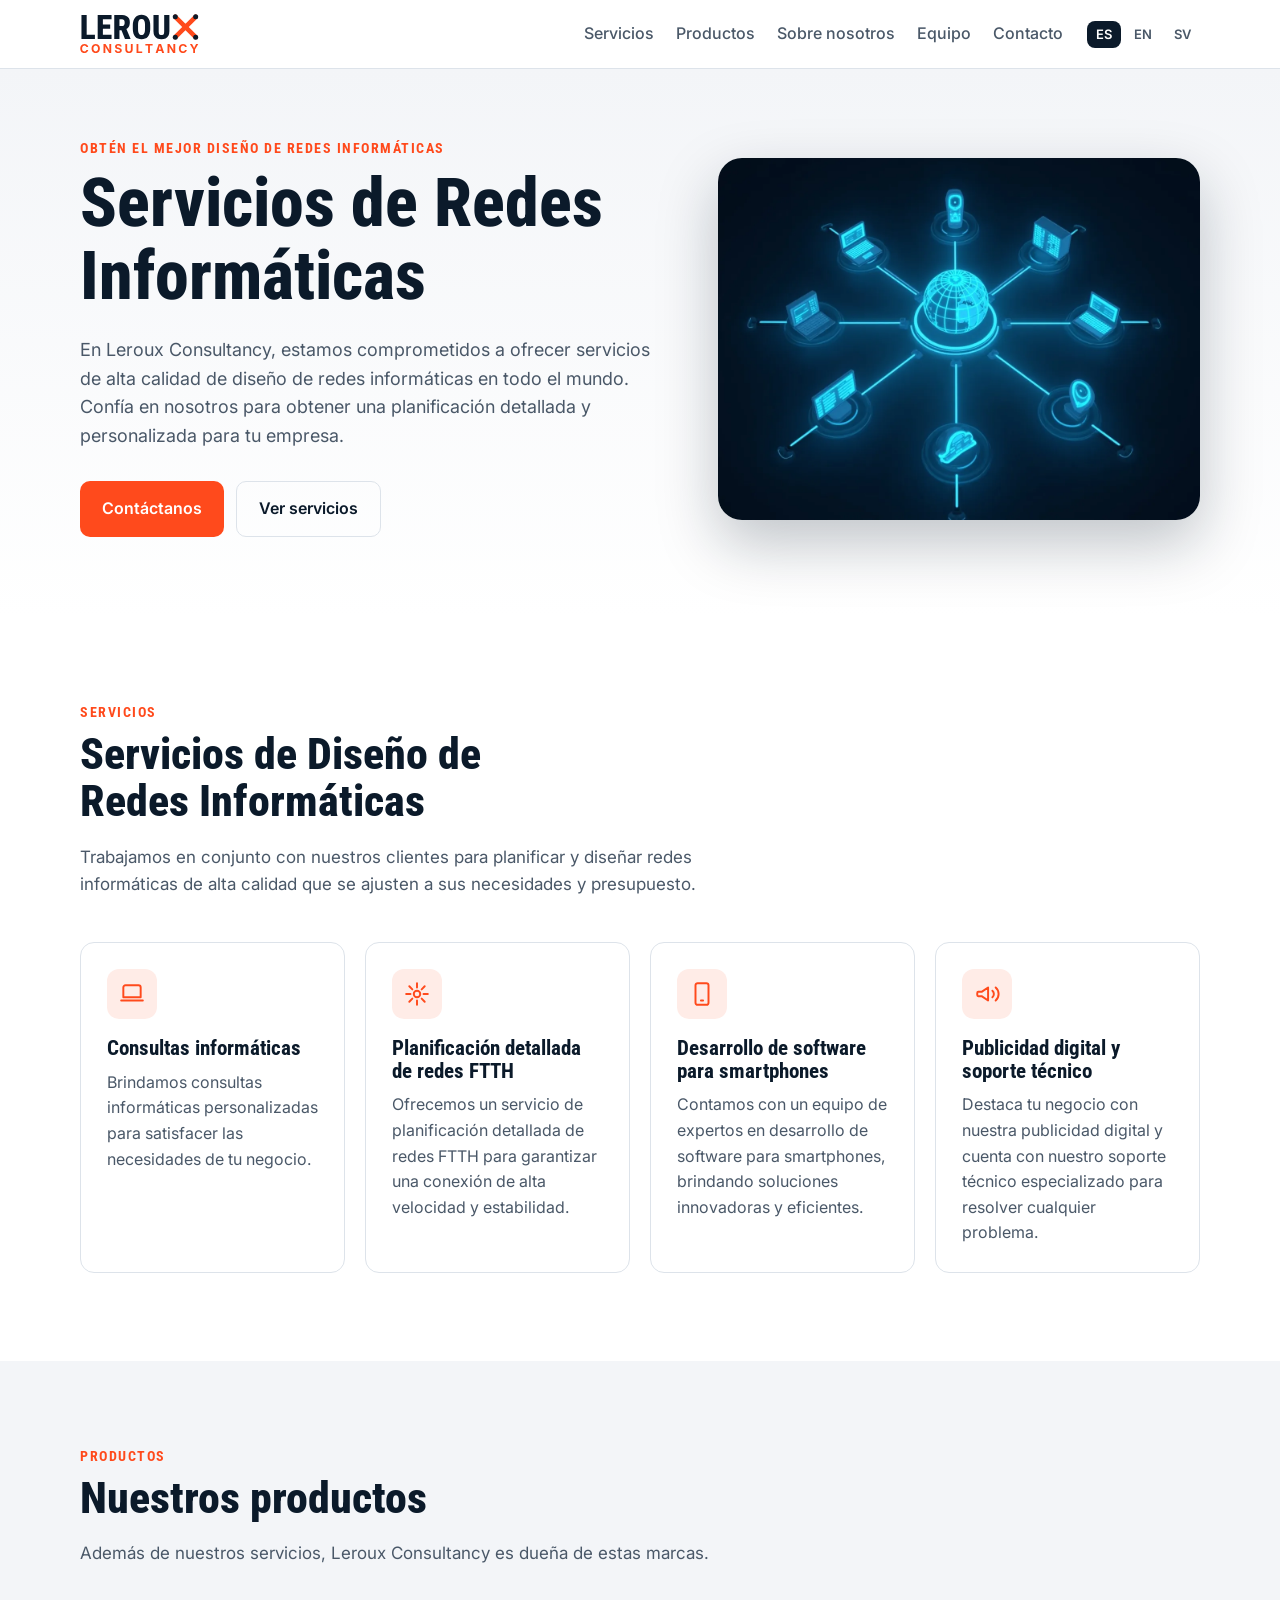
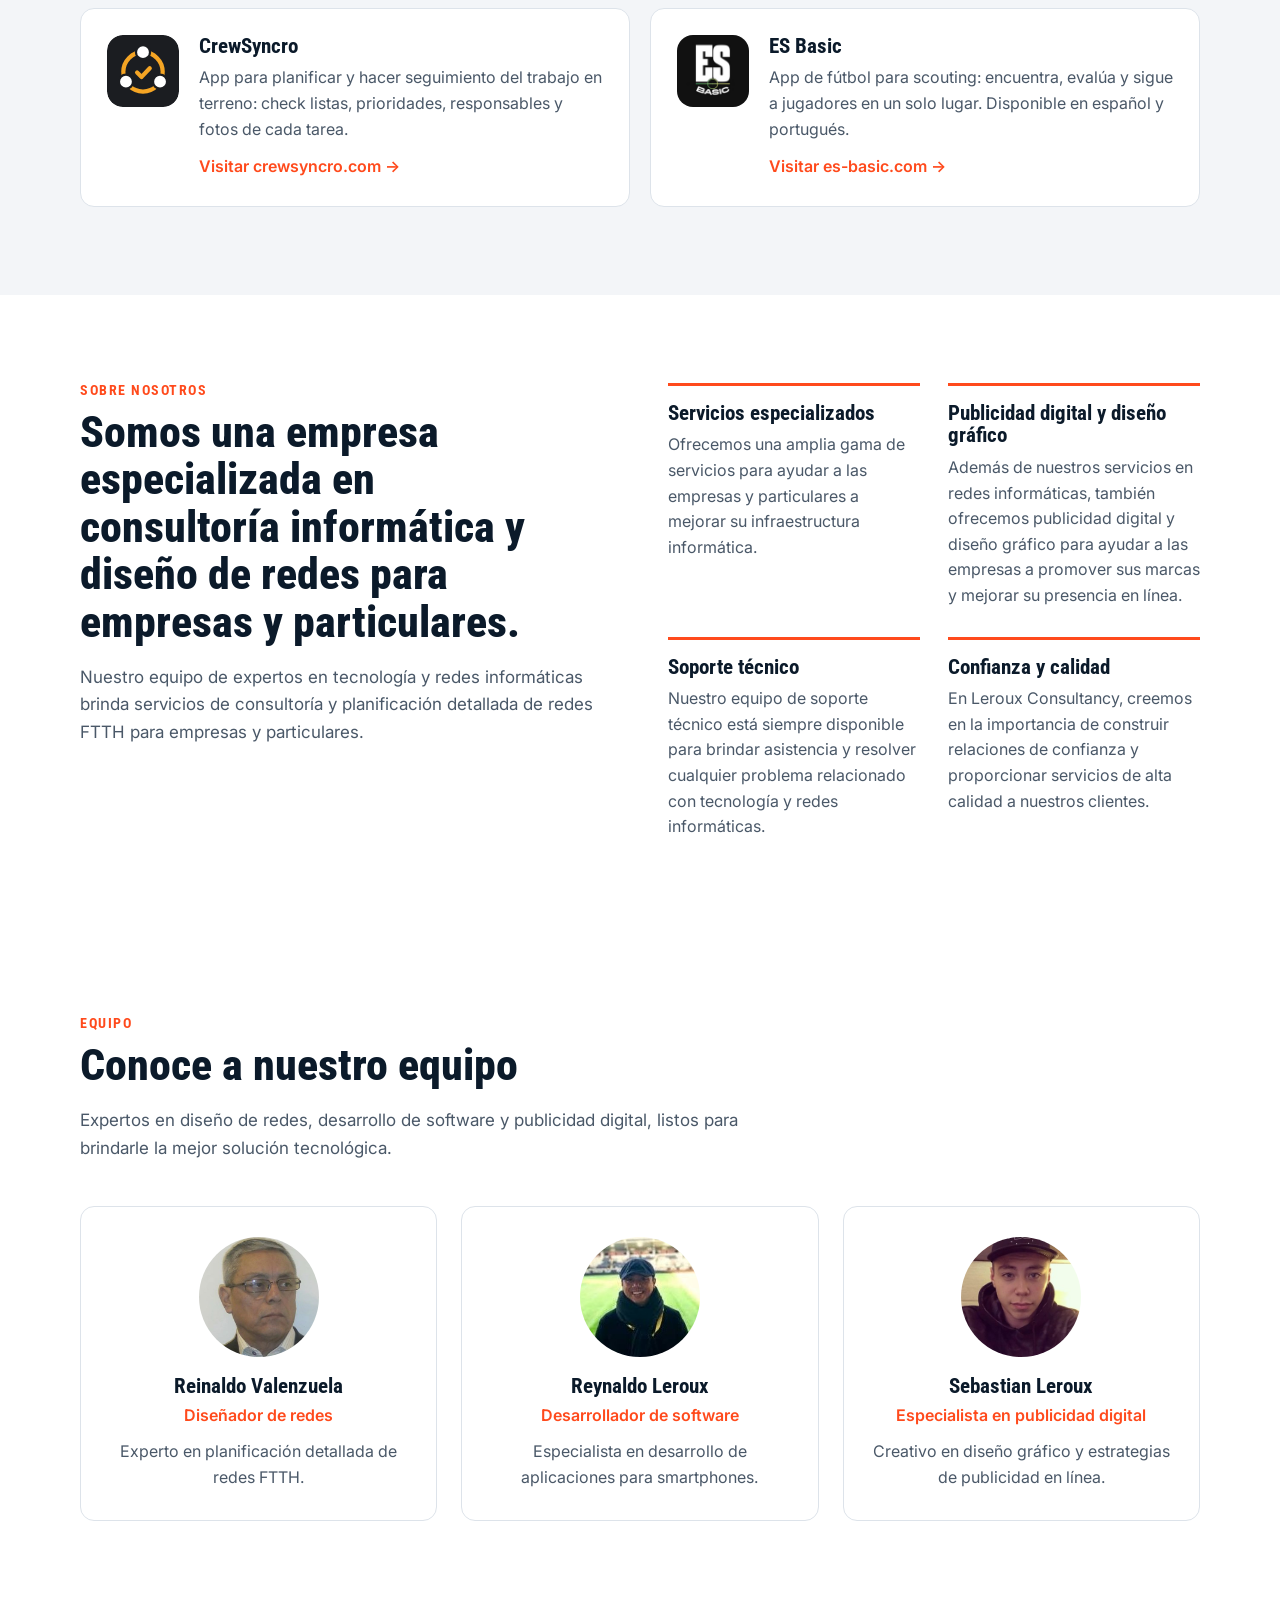
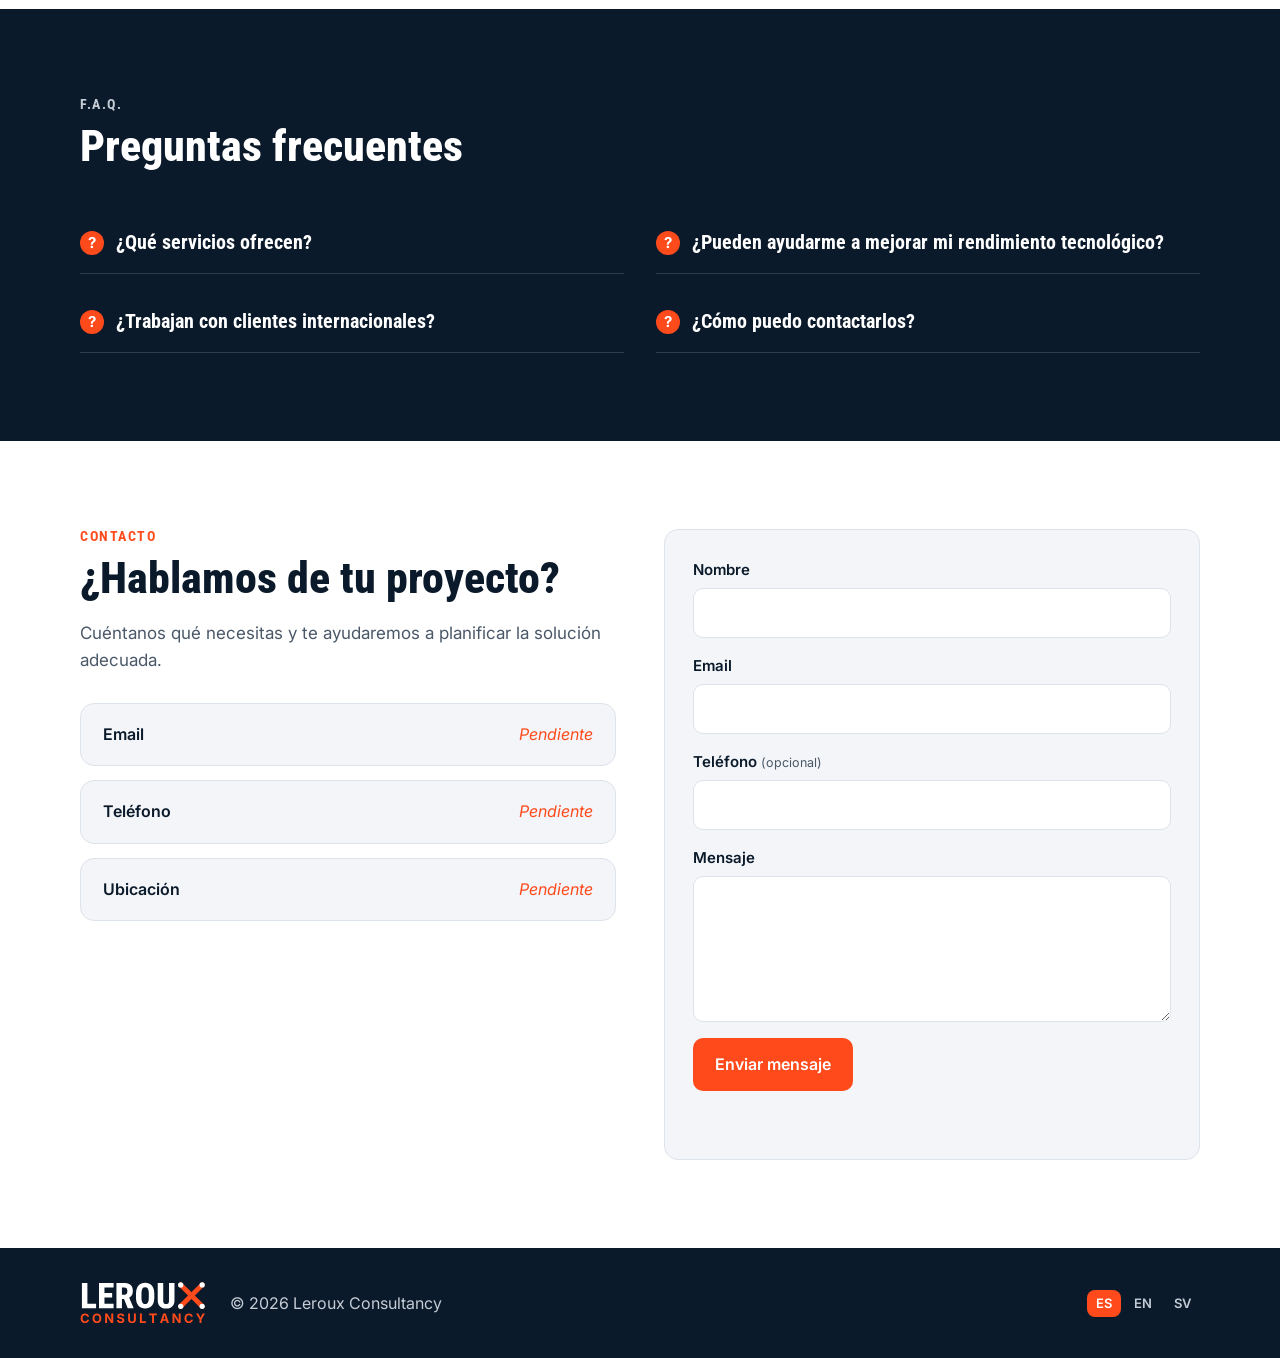
==== index.html @ a8c865a7 "Use network photo in the hero section Co-Authored-By: Claude Opus 5.5 <noreply@anthropic.com> Claude" ====
<!doctype html>
<html lang="es">
<head>
<meta charset="utf-8">
<meta name="viewport" content="width=device-width, initial-scale=1">
<title>Leroux Consultancy — Diseño de redes informáticas y FTTH</title>
<meta name="description" content="Consultoría informática, planificación detallada de redes FTTH, desarrollo de software para smartphones y publicidad digital para empresas y particulares.">
<link rel="alternate" hreflang="es" href="https://lerouxconsultancy.com/"><link rel="alternate" hreflang="en" href="https://lerouxconsultancy.com/en/"><link rel="alternate" hreflang="sv" href="https://lerouxconsultancy.com/sv/">
<link rel="icon" href="assets/logo.svg" type="image/svg+xml">
<link rel="apple-touch-icon" href="assets/apple-touch-icon.png">
<link rel="preconnect" href="https://fonts.googleapis.com">
<link rel="preconnect" href="https://fonts.gstatic.com" crossorigin>
<link href="https://fonts.googleapis.com/css2?family=Inter:wght@400;500;600&family=Roboto+Condensed:wght@600;700;800&display=swap" rel="stylesheet">
<link rel="stylesheet" href="assets/styles.css">
</head>
<body>
<header class="site-header">
  <div class="wrap header-row">
    <a class="brand" href="" aria-label="Leroux Consultancy"><svg class="wordmark" aria-hidden="true" xmlns="http://www.w3.org/2000/svg" viewBox="0 0 394.6 153.0"><path d="M65.41015625 78.544921875V91.09375H25.2734375V20.0H40.80078125V78.544921875ZM115.03125 78.544921875V91.09375H73.625V20.0H115.03125V32.59765625H89.15234375V48.515625H110.9296875V60.625H89.15234375V78.544921875ZM123.099609375 20.0H146.68359375Q153.8125 20.0 158.939453125 22.44140625Q164.06640625 24.8828125 166.8251953125 29.66796875Q169.583984375 34.453125 169.583984375 41.484375Q169.583984375 47.44140625 168.021484375 51.5185546875Q166.458984375 55.595703125 163.626953125 58.28125Q161.72265625 60.087890625 159.330078125 61.40625L171.634765625 90.361328125V91.09375H155.033203125L144.6328125 65.5078125H138.626953125V91.09375H123.099609375ZM138.626953125 52.958984375H146.29296875Q148.9296875 52.958984375 150.638671875 51.73828125Q152.34765625 50.517578125 153.2021484375 48.2470703125Q154.056640625 45.9765625 154.056640625 42.8515625Q154.056640625 39.62890625 153.2509765625 37.333984375Q152.4453125 35.0390625 150.8583984375 33.818359375Q149.271484375 32.59765625 146.68359375 32.59765625H138.626953125ZM230.38671875 50.126953125V61.455078125Q230.38671875 69.0234375 228.53125 74.7607421875Q226.67578125 80.498046875 223.2333984375 84.35546875Q219.791015625 88.212890625 215.0302734375 90.1416015625Q210.26953125 92.0703125 204.5078125 92.0703125Q198.697265625 92.0703125 193.912109375 90.1416015625Q189.126953125 88.212890625 185.66015625 84.35546875Q182.193359375 80.498046875 180.3134765625 74.7607421875Q178.43359375 69.0234375 178.43359375 61.455078125V50.126953125Q178.43359375 42.4609375 180.3134765625 36.6259765625Q182.193359375 30.791015625 185.6357421875 26.9091796875Q189.078125 23.02734375 193.8388671875 21.025390625Q198.599609375 19.0234375 204.41015625 19.0234375Q210.220703125 19.0234375 214.9814453125 21.025390625Q219.7421875 23.02734375 223.1845703125 26.9091796875Q226.626953125 30.791015625 228.5068359375 36.6259765625Q230.38671875 42.4609375 230.38671875 50.126953125ZM214.810546875 61.455078125V50.029296875Q214.810546875 45.09765625 214.1513671875 41.630859375Q213.4921875 38.1640625 212.173828125 35.966796875Q210.85546875 33.76953125 208.9267578125 32.744140625Q206.998046875 31.71875 204.41015625 31.71875Q201.7734375 31.71875 199.8203125 32.744140625Q197.8671875 33.76953125 196.5732421875 35.966796875Q195.279296875 38.1640625 194.6689453125 41.630859375Q194.05859375 45.09765625 194.05859375 50.029296875V61.455078125Q194.05859375 66.240234375 194.693359375 69.658203125Q195.328125 73.076171875 196.646484375 75.224609375Q197.96484375 77.373046875 199.91796875 78.3984375Q201.87109375 79.423828125 204.5078125 79.423828125Q207.046875 79.423828125 208.9755859375 78.3984375Q210.904296875 77.373046875 212.1982421875 75.224609375Q213.4921875 73.076171875 214.1513671875 69.658203125Q214.810546875 66.240234375 214.810546875 61.455078125ZM272.048828125 20.0H287.576171875V68.583984375Q287.576171875 76.8359375 284.5732421875 82.0361328125Q281.5703125 87.236328125 276.248046875 89.6533203125Q270.92578125 92.0703125 263.89453125 92.0703125Q256.814453125 92.0703125 251.443359375 89.6533203125Q246.072265625 87.236328125 243.0693359375 82.0361328125Q240.06640625 76.8359375 240.06640625 68.583984375V20.0H255.642578125V68.583984375Q255.642578125 73.125 256.5703125 75.4931640625Q257.498046875 77.861328125 259.3291015625 78.69140625Q261.16015625 79.521484375 263.89453125 79.521484375Q266.677734375 79.521484375 268.4599609375 78.69140625Q270.2421875 77.861328125 271.1455078125 75.4931640625Q272.048828125 73.125 272.048828125 68.583984375Z" fill="currentColor"/><path d="M305.16 25.15 L365.95 85.94 M365.95 25.15 L305.16 85.94" stroke="#ff4a1c" stroke-width="13.76" stroke-linecap="round"/><g fill="currentColor"><circle cx="305.16" cy="25.15" r="7.46"/><circle cx="305.16" cy="85.94" r="7.46"/><circle cx="365.95" cy="25.15" r="7.46"/><circle cx="365.95" cy="85.94" r="7.46"/></g><path d="M34.00830078125 133.40537109375Q30.4794921875 133.40537109375 27.6903076171875 131.8013671875Q24.901123046875 130.19736328125 23.2882080078125 127.149755859375Q21.67529296875 124.1021484375 21.67529296875 119.78916015625Q21.67529296875 115.458349609375 23.297119140625 112.4018310546875Q24.9189453125 109.3453125 27.717041015625 107.74130859375Q30.51513671875 106.1373046875 34.00830078125 106.1373046875Q36.271728515625 106.1373046875 38.2232666015625 106.7699951171875Q40.1748046875 107.402685546875 41.689697265625 108.614599609375Q43.20458984375 109.826513671875 44.1669921875 111.5820068359375Q45.12939453125 113.3375 45.432373046875 115.58310546875H39.92529296875Q39.7470703125 114.478125 39.2391357421875 113.6315673828125Q38.731201171875 112.785009765625 37.9737548828125 112.1879638671875Q37.21630859375 111.59091796875 36.236083984375 111.2790283203125Q35.255859375 110.967138671875 34.115234375 110.967138671875Q32.0478515625 110.967138671875 30.4884033203125 112.000830078125Q28.928955078125 113.034521484375 28.0645751953125 115.0038818359375Q27.2001953125 116.9732421875 27.2001953125 119.78916015625Q27.2001953125 122.658544921875 28.073486328125 124.618994140625Q28.94677734375 126.579443359375 30.497314453125 127.577490234375Q32.0478515625 128.575537109375 34.097412109375 128.575537109375Q35.238037109375 128.575537109375 36.2093505859375 128.2636474609375Q37.1806640625 127.9517578125 37.9559326171875 127.3547119140625Q38.731201171875 126.757666015625 39.2391357421875 125.902197265625Q39.7470703125 125.046728515625 39.943115234375 123.9595703125H45.4501953125Q45.236328125 125.8130859375 44.3541259765625 127.506201171875Q43.471923828125 129.19931640625 42.010498046875 130.535986328125Q40.549072265625 131.87265625 38.53515625 132.639013671875Q36.521240234375 133.40537109375 34.00830078125 133.40537109375ZM67.7868896484375 133.40537109375Q64.2759033203125 133.40537109375 61.468896484374994 131.8013671875Q58.6618896484375 130.19736328125 57.03115234375 127.149755859375Q55.4004150390625 124.1021484375 55.4004150390625 119.78916015625Q55.4004150390625 115.458349609375 57.03115234375 112.4018310546875Q58.6618896484375 109.3453125 61.468896484374994 107.74130859375Q64.2759033203125 106.1373046875 67.7868896484375 106.1373046875Q71.3156982421875 106.1373046875 74.1137939453125 107.74130859375Q76.9118896484375 109.3453125 78.542626953125 112.4018310546875Q80.1733642578125 115.458349609375 80.1733642578125 119.78916015625Q80.1733642578125 124.1021484375 78.542626953125 127.149755859375Q76.9118896484375 130.19736328125 74.1137939453125 131.8013671875Q71.3156982421875 133.40537109375 67.7868896484375 133.40537109375ZM67.7868896484375 128.575537109375Q69.8542724609375 128.575537109375 71.3958984375 127.5685791015625Q72.9375244140625 126.56162109375 73.7929931640625 124.5922607421875Q74.6484619140625 122.622900390625 74.6484619140625 119.78916015625Q74.6484619140625 116.919775390625 73.7929931640625 114.9504150390625Q72.9375244140625 112.9810546875 71.3958984375 111.9740966796875Q69.8542724609375 110.967138671875 67.7868896484375 110.967138671875Q65.7373291015625 110.967138671875 64.1867919921875 111.9830078125Q62.6362548828125 112.998876953125 61.7807861328125 114.9682373046875Q60.9253173828125 116.93759765625 60.9253173828125 119.78916015625Q60.9253173828125 122.622900390625 61.7807861328125 124.583349609375Q62.6362548828125 126.543798828125 64.1867919921875 127.55966796875Q65.7373291015625 128.575537109375 67.7868896484375 128.575537109375ZM90.979052734375 133.04892578125V106.49375H97.038623046875L105.43291015625 119.93173828125Q106.07451171875 120.9654296875 106.733935546875 122.17734375Q107.393359375 123.3892578125 108.088427734375 124.868505859375Q108.42705078125 125.59921875 108.7478515625 126.41904296875Q108.71220703125 125.741796875 108.6765625 125.046728515625Q108.56962890625 123.371435546875 108.49833984375 121.838720703125Q108.42705078125 120.306005859375 108.42705078125 119.236669921875V106.49375H113.98759765625V133.04892578125H107.910205078125L100.282275390625 120.85849609375Q99.44462890625 119.486181640625 98.73173828125 118.1940673828125Q98.01884765625 116.901953125 97.252490234375 115.33359375Q96.7712890625 114.389013671875 96.183154296875 113.194921875Q96.254443359375 114.282080078125 96.30791015625 115.29794921875Q96.41484375 117.062353515625 96.4772216796875 118.4970458984375Q96.539599609375 119.93173828125 96.539599609375 120.840673828125V133.04892578125ZM135.2549560546875 133.441015625Q132.0647705078125 133.441015625 129.7033203125 132.460791015625Q127.34187011718751 131.48056640625 126.02302246093751 129.55576171875Q124.70417480468751 127.63095703125 124.63288574218751 124.8150390625H129.9260986328125Q130.0330322265625 126.151708984375 130.7281005859375 127.0517333984375Q131.4231689453125 127.9517578125 132.5816162109375 128.397314453125Q133.7400634765625 128.84287109375 135.2014892578125 128.84287109375Q136.6629150390625 128.84287109375 137.741162109375 128.4240478515625Q138.8194091796875 128.005224609375 139.4253662109375 127.2388671875Q140.0313232421875 126.472509765625 140.0313232421875 125.456640625Q140.0313232421875 124.547705078125 139.487744140625 123.9328369140625Q138.9441650390625 123.31796875 137.9282958984375 122.872412109375Q136.9124267578125 122.42685546875 135.4510009765625 122.088232421875L132.5281494140625 121.35751953125Q129.1597412109375 120.5376953125 127.25275878906251 118.7822021484375Q125.34577636718751 117.026708984375 125.34577636718751 114.139501953125Q125.34577636718751 111.73349609375 126.63789062500001 109.933447265625Q127.93000488281251 108.1333984375 130.184521484375 107.1353515625Q132.4390380859375 106.1373046875 135.3262451171875 106.1373046875Q138.2669189453125 106.1373046875 140.4590576171875 107.1442626953125Q142.6511962890625 108.151220703125 143.8809326171875 109.9423583984375Q145.1106689453125 111.73349609375 145.1463134765625 114.068212890625H139.8887451171875Q139.7461669921875 112.464208984375 138.525341796875 111.59091796875Q137.3045166015625 110.717626953125 135.2727783203125 110.717626953125Q133.9004638671875 110.717626953125 132.9202392578125 111.109716796875Q131.9400146484375 111.501806640625 131.432080078125 112.196875Q130.9241455078125 112.891943359375 130.9241455078125 113.783056640625Q130.9241455078125 114.76328125 131.5122802734375 115.4137939453125Q132.1004150390625 116.064306640625 133.0806396484375 116.4653076171875Q134.0608642578125 116.86630859375 135.1658447265625 117.133642578125L137.5718505859375 117.72177734375Q139.2471435546875 118.096044921875 140.6907470703125 118.737646484375Q142.1343505859375 119.379248046875 143.2215087890625 120.3149169921875Q144.3086669921875 121.2505859375 144.905712890625 122.5337890625Q145.5027587890625 123.8169921875 145.5027587890625 125.49228515625Q145.5027587890625 127.898291015625 144.2908447265625 129.6894287109375Q143.0789306640625 131.48056640625 140.7798583984375 132.460791015625Q138.4807861328125 133.441015625 135.2549560546875 133.441015625ZM167.09091796875 133.423193359375Q163.81162109375 133.423193359375 161.3432373046875 132.2023681640625Q158.874853515625 130.98154296875 157.5114501953125 128.8072265625Q156.148046875 126.63291015625 156.148046875 123.727880859375V106.49375H161.583837890625V123.28232421875Q161.583837890625 124.832861328125 162.2699951171875 126.0358642578125Q162.95615234375 127.2388671875 164.1947998046875 127.9250244140625Q165.433447265625 128.611181640625 167.09091796875 128.611181640625Q168.7662109375 128.611181640625 170.0048583984375 127.9250244140625Q171.243505859375 127.2388671875 171.9296630859375 126.0358642578125Q172.6158203125 124.832861328125 172.6158203125 123.28232421875V106.49375H178.06943359375V123.727880859375Q178.06943359375 126.63291015625 176.697119140625 128.8072265625Q175.3248046875 130.98154296875 172.8564208984375 132.2023681640625Q170.388037109375 133.423193359375 167.09091796875 133.423193359375ZM189.5880126953125 133.04892578125V106.49375H195.0238037109375V128.539892578125H206.4835205078125V133.04892578125ZM215.88125 111.002783203125V106.49375H237.570947265625V111.002783203125H229.46181640625V133.04892578125H224.008203125V111.002783203125ZM246.5052978515625 133.04892578125 255.5768310546875 106.49375H262.7057373046875L272.0089599609375 133.04892578125H265.9672119140625L263.9176513671875 126.882421875H254.4896728515625L252.5114013671875 133.04892578125ZM262.5096923828125 122.622900390625 261.7076904296875 120.234716796875Q260.9413330078125 117.757421875 260.1571533203125 114.79892578125Q259.6403076171875 112.891943359375 259.0878173828125 110.77109375Q258.5531494140625 112.927587890625 258.0897705078125 114.8345703125Q257.3412353515625 117.810888671875 256.6105224609375 120.234716796875L255.8441650390625 122.622900390625ZM282.012646484375 133.04892578125V106.49375H288.072216796875L296.46650390625 119.93173828125Q297.10810546875 120.9654296875 297.767529296875 122.17734375Q298.426953125 123.3892578125 299.122021484375 124.868505859375Q299.46064453125 125.59921875 299.7814453125 126.41904296875Q299.74580078125 125.741796875 299.71015625 125.046728515625Q299.60322265625 123.371435546875 299.53193359375 121.838720703125Q299.46064453125 120.306005859375 299.46064453125 119.236669921875V106.49375H305.02119140625V133.04892578125H298.943798828125L291.315869140625 120.85849609375Q290.47822265625 119.486181640625 289.76533203125 118.1940673828125Q289.05244140625 116.901953125 288.286083984375 115.33359375Q287.8048828125 114.389013671875 287.216748046875 113.194921875Q287.288037109375 114.282080078125 287.34150390625 115.29794921875Q287.4484375 117.062353515625 287.5108154296875 118.4970458984375Q287.573193359375 119.93173828125 287.573193359375 120.840673828125V133.04892578125ZM328.15988769531253 133.40537109375Q324.63107910156253 133.40537109375 321.84189453125003 131.8013671875Q319.05270996093753 130.19736328125 317.43979492187503 127.149755859375Q315.82687988281253 124.1021484375 315.82687988281253 119.78916015625Q315.82687988281253 115.458349609375 317.44870605468753 112.4018310546875Q319.07053222656253 109.3453125 321.86862792968753 107.74130859375Q324.66672363281253 106.1373046875 328.15988769531253 106.1373046875Q330.42331542968753 106.1373046875 332.37485351562503 106.7699951171875Q334.32639160156253 107.402685546875 335.84128417968753 108.614599609375Q337.35617675781253 109.826513671875 338.31857910156253 111.5820068359375Q339.28098144531253 113.3375 339.58395996093753 115.58310546875H334.07687988281253Q333.89865722656253 114.478125 333.39072265625003 113.6315673828125Q332.88278808593753 112.785009765625 332.12534179687503 112.1879638671875Q331.36789550781253 111.59091796875 330.38767089843753 111.2790283203125Q329.40744628906253 110.967138671875 328.26682128906253 110.967138671875Q326.19943847656253 110.967138671875 324.63999023437503 112.000830078125Q323.08054199218753 113.034521484375 322.21616210937503 115.0038818359375Q321.35178222656253 116.9732421875 321.35178222656253 119.78916015625Q321.35178222656253 122.658544921875 322.22507324218753 124.618994140625Q323.09836425781253 126.579443359375 324.64890136718753 127.577490234375Q326.19943847656253 128.575537109375 328.24899902343753 128.575537109375Q329.38962402343753 128.575537109375 330.36093750000003 128.2636474609375Q331.33225097656253 127.9517578125 332.10751953125003 127.3547119140625Q332.88278808593753 126.757666015625 333.39072265625003 125.902197265625Q333.89865722656253 125.046728515625 334.09470214843753 123.9595703125H339.60178222656253Q339.38791503906253 125.8130859375 338.50571289062503 127.506201171875Q337.62351074218753 129.19931640625 336.16208496093753 130.535986328125Q334.70065917968753 131.87265625 332.68674316406253 132.639013671875Q330.67282714843753 133.40537109375 328.15988769531253 133.40537109375ZM358.58789062500006 133.04892578125V123.06845703125L348.75000000000006 106.49375H355.11254882812506L359.60375976562506 114.76328125Q360.29882812500006 116.01083984375 360.83349609375006 117.240576171875Q361.08300781250006 117.810888671875 361.33251953125006 118.4703125Q361.58203125000006 117.79306640625 361.81372070312506 117.22275390625Q362.33056640625006 115.993017578125 362.98999023437506 114.76328125L367.33862304687506 106.49375H373.68334960937506L364.00585937500006 123.06845703125V133.04892578125Z" fill="#ff4a1c"/></svg></a>
    <nav class="nav" aria-label="Menú principal">
      <a href="#servicios">Servicios</a>
      <a href="#productos">Productos</a>
      <a href="#nosotros">Sobre nosotros</a>
      <a href="#equipo">Equipo</a>
      <a href="#contacto">Contacto</a>
    </nav>
    <div class="lang" aria-label="Language"><a href="" hreflang="es" lang="es" aria-current="true">ES</a><a href="en/" hreflang="en" lang="en">EN</a><a href="sv/" hreflang="sv" lang="sv">SV</a></div>
  </div>
</header>

<main>
  <section class="hero">
    <div class="wrap hero-grid">
      <div>
        <p class="eyebrow">Obtén el mejor diseño de redes informáticas</p>
        <h1>Servicios de Redes Informáticas</h1>
        <p class="lead">En Leroux Consultancy, estamos comprometidos a ofrecer servicios de alta calidad de diseño de redes informáticas en todo el mundo. Confía en nosotros para obtener una planificación detallada y personalizada para tu empresa.</p>
        <div class="actions">
          <a class="btn btn-primary" href="#contacto">Contáctanos</a>
          <a class="btn btn-ghost" href="#servicios">Ver servicios</a>
        </div>
      </div>
      <picture class="hero-photo">
        <source srcset="assets/hero-redes.webp" type="image/webp">
        <img src="assets/hero-redes.jpg" alt="Red informática conectada: un globo central unido a computadoras, servidores y dispositivos" width="1200" height="900" fetchpriority="high">
      </picture>
    </div>
  </section>

  <section id="servicios" class="section">
    <div class="wrap">
      <p class="eyebrow">Servicios</p>
      <h2>Servicios de Diseño de Redes Informáticas</h2>
      <p class="section-lead">Trabajamos en conjunto con nuestros clientes para planificar y diseñar redes informáticas de alta calidad que se ajusten a sus necesidades y presupuesto.</p>
      <div class="cards"><article class="card"><div class="card-icon"><svg viewBox="0 0 24 24" fill="none" stroke="currentColor" stroke-width="1.8" stroke-linecap="round" stroke-linejoin="round" aria-hidden="true"><path d="M4 6a2 2 0 0 1 2-2h12a2 2 0 0 1 2 2v9H4z"/><path d="M2 18h20"/></svg></div><h3>Consultas informáticas</h3><p>Brindamos consultas informáticas personalizadas para satisfacer las necesidades de tu negocio.</p></article><article class="card"><div class="card-icon"><svg viewBox="0 0 24 24" fill="none" stroke="currentColor" stroke-width="1.8" stroke-linecap="round" stroke-linejoin="round" aria-hidden="true"><circle cx="12" cy="12" r="3"/><path d="M12 2v4M12 18v4M2 12h4M18 12h4M4.9 4.9l2.8 2.8M16.3 16.3l2.8 2.8M4.9 19.1l2.8-2.8M16.3 7.7l2.8-2.8"/></svg></div><h3>Planificación detallada de redes FTTH</h3><p>Ofrecemos un servicio de planificación detallada de redes FTTH para garantizar una conexión de alta velocidad y estabilidad.</p></article><article class="card"><div class="card-icon"><svg viewBox="0 0 24 24" fill="none" stroke="currentColor" stroke-width="1.8" stroke-linecap="round" stroke-linejoin="round" aria-hidden="true"><rect x="6" y="2" width="12" height="20" rx="2"/><path d="M11 18h2"/></svg></div><h3>Desarrollo de software para smartphones</h3><p>Contamos con un equipo de expertos en desarrollo de software para smartphones, brindando soluciones innovadoras y eficientes.</p></article><article class="card"><div class="card-icon"><svg viewBox="0 0 24 24" fill="none" stroke="currentColor" stroke-width="1.8" stroke-linecap="round" stroke-linejoin="round" aria-hidden="true"><path d="M3 11v2a1 1 0 0 0 1 1h3l6 4V6L7 10H4a1 1 0 0 0-1 1z"/><path d="M17 9a4 4 0 0 1 0 6"/><path d="M20 6a8 8 0 0 1 0 12"/></svg></div><h3>Publicidad digital y soporte técnico</h3><p>Destaca tu negocio con nuestra publicidad digital y cuenta con nuestro soporte técnico especializado para resolver cualquier problema.</p></article></div>
    </div>
  </section>

  <section id="productos" class="section section-alt">
    <div class="wrap">
      <p class="eyebrow">Productos</p>
      <h2>Nuestros productos</h2>
      <p class="section-lead">Además de nuestros servicios, Leroux Consultancy es dueña de estas marcas.</p>
      <div class="products"><article class="product"><img src="assets/crewsyncro.svg" alt="" width="72" height="72"><div><h3>CrewSyncro</h3><p>App para planificar y hacer seguimiento del trabajo en terreno: check listas, prioridades, responsables y fotos de cada tarea.</p><a class="product-link" href="https://www.crewsyncro.com" target="_blank" rel="noopener">Visitar crewsyncro.com →</a></div></article><article class="product"><img src="assets/esbasic.png" alt="" width="72" height="72"><div><h3>ES Basic</h3><p>App de fútbol para scouting: encuentra, evalúa y sigue a jugadores en un solo lugar. Disponible en español y portugués.</p><a class="product-link" href="https://es-basic.com" target="_blank" rel="noopener">Visitar es-basic.com →</a></div></article></div>
    </div>
  </section>

  <section id="nosotros" class="section">
    <div class="wrap about-grid">
      <div>
        <p class="eyebrow">Sobre nosotros</p>
        <h2>Somos una empresa especializada en consultoría informática y diseño de redes para empresas y particulares.</h2>
        <p class="section-lead">Nuestro equipo de expertos en tecnología y redes informáticas brinda servicios de consultoría y planificación detallada de redes FTTH para empresas y particulares.</p>
      </div>
      <div class="features"><div class="feature"><h3>Servicios especializados</h3><p>Ofrecemos una amplia gama de servicios para ayudar a las empresas y particulares a mejorar su infraestructura informática.</p></div><div class="feature"><h3>Publicidad digital y diseño gráfico</h3><p>Además de nuestros servicios en redes informáticas, también ofrecemos publicidad digital y diseño gráfico para ayudar a las empresas a promover sus marcas y mejorar su presencia en línea.</p></div><div class="feature"><h3>Soporte técnico</h3><p>Nuestro equipo de soporte técnico está siempre disponible para brindar asistencia y resolver cualquier problema relacionado con tecnología y redes informáticas.</p></div><div class="feature"><h3>Confianza y calidad</h3><p>En Leroux Consultancy, creemos en la importancia de construir relaciones de confianza y proporcionar servicios de alta calidad a nuestros clientes.</p></div></div>
    </div>
  </section>

  <section id="equipo" class="section">
    <div class="wrap">
      <p class="eyebrow">Equipo</p>
      <h2>Conoce a nuestro equipo</h2>
      <p class="section-lead">Expertos en diseño de redes, desarrollo de software y publicidad digital, listos para brindarle la mejor solución tecnológica.</p>
      <div class="team"><article class="member"><img class="avatar" src="assets/team/reinaldo-valenzuela.jpg" alt="Reinaldo Valenzuela" width="120" height="120"><h3>Reinaldo Valenzuela</h3><p class="role">Diseñador de redes</p><p>Experto en planificación detallada de redes FTTH.</p></article><article class="member"><img class="avatar" src="assets/team/reynaldo-leroux.jpg" alt="Reynaldo Leroux" width="120" height="120"><h3>Reynaldo Leroux</h3><p class="role">Desarrollador de software</p><p>Especialista en desarrollo de aplicaciones para smartphones.</p></article><article class="member"><img class="avatar" src="assets/team/sebastian-leroux.jpg" alt="Sebastian Leroux" width="120" height="120"><h3>Sebastian Leroux</h3><p class="role">Especialista en publicidad digital</p><p>Creativo en diseño gráfico y estrategias de publicidad en línea.</p></article></div>
    </div>
  </section>

  <section id="faq" class="section section-dark">
    <div class="wrap">
      <p class="eyebrow">F.A.Q.</p>
      <h2>Preguntas frecuentes</h2>
      <div class="faq"><details class="faq-item"><summary>¿Qué servicios ofrecen?</summary><p>Ofrecemos servicios de consultoría informática, planificación detallada de redes FTTH, diseño de redes informáticas y desarrollo de software para smartphones.</p></details><details class="faq-item"><summary>¿Pueden ayudarme a mejorar mi rendimiento tecnológico?</summary><p>Sí, nuestro equipo de expertos en tecnología puede analizar tu situación actual y ofrecerte soluciones y mejoras para optimizar tu rendimiento tecnológico.</p></details><details class="faq-item"><summary>¿Trabajan con clientes internacionales?</summary><p>Sí, tenemos experiencia trabajando con clientes de diferentes partes del mundo y nos adaptamos a las necesidades y requerimientos de cada uno.</p></details><details class="faq-item"><summary>¿Cómo puedo contactarlos?</summary><p>Puedes contactarnos a través de nuestro formulario de contacto en la página o enviándonos un correo electrónico. También puedes encontrarnos en nuestras redes sociales.</p></details></div>
    </div>
  </section>

  <section id="contacto" class="section">
    <div class="wrap contact">
      <div>
        <p class="eyebrow">Contacto</p>
        <h2>¿Hablamos de tu proyecto?</h2>
        <p class="section-lead">Cuéntanos qué necesitas y te ayudaremos a planificar la solución adecuada.</p>
        <ul class="contact-list"><li><span>Email</span><em class="todo">Pendiente</em></li><li><span>Teléfono</span><em class="todo">Pendiente</em></li><li><span>Ubicación</span><em class="todo">Pendiente</em></li></ul>
      </div>
      <form class="contact-form" id="contact-form" data-key="" data-ok="¡Gracias! Recibimos tu mensaje y te responderemos pronto." data-error="No se pudo enviar el mensaje. Inténtalo de nuevo o escríbenos por email." data-sending="Enviando…" novalidate>
        <input type="hidden" name="subject" value="Nuevo mensaje desde lerouxconsultancy.com">
        <input type="checkbox" name="botcheck" class="hp" tabindex="-1" autocomplete="off" aria-hidden="true">
        <label>Nombre<input name="name" autocomplete="name" required></label>
        <label>Email<input name="email" type="email" autocomplete="email" required></label>
        <label><span>Teléfono <small>(opcional)</small></span><input name="phone" type="tel" autocomplete="tel"></label>
        <label>Mensaje<textarea name="message" rows="5" required></textarea></label>
        <button class="btn btn-primary" type="submit">Enviar mensaje</button>
        <p class="form-status" role="status" aria-live="polite"></p>
      </form>
    </div>
  </section>
</main>

<footer class="site-footer">
  <div class="wrap footer-row">
    <div class="footer-brand"><svg class="wordmark" aria-hidden="true" xmlns="http://www.w3.org/2000/svg" viewBox="0 0 394.6 153.0"><path d="M65.41015625 78.544921875V91.09375H25.2734375V20.0H40.80078125V78.544921875ZM115.03125 78.544921875V91.09375H73.625V20.0H115.03125V32.59765625H89.15234375V48.515625H110.9296875V60.625H89.15234375V78.544921875ZM123.099609375 20.0H146.68359375Q153.8125 20.0 158.939453125 22.44140625Q164.06640625 24.8828125 166.8251953125 29.66796875Q169.583984375 34.453125 169.583984375 41.484375Q169.583984375 47.44140625 168.021484375 51.5185546875Q166.458984375 55.595703125 163.626953125 58.28125Q161.72265625 60.087890625 159.330078125 61.40625L171.634765625 90.361328125V91.09375H155.033203125L144.6328125 65.5078125H138.626953125V91.09375H123.099609375ZM138.626953125 52.958984375H146.29296875Q148.9296875 52.958984375 150.638671875 51.73828125Q152.34765625 50.517578125 153.2021484375 48.2470703125Q154.056640625 45.9765625 154.056640625 42.8515625Q154.056640625 39.62890625 153.2509765625 37.333984375Q152.4453125 35.0390625 150.8583984375 33.818359375Q149.271484375 32.59765625 146.68359375 32.59765625H138.626953125ZM230.38671875 50.126953125V61.455078125Q230.38671875 69.0234375 228.53125 74.7607421875Q226.67578125 80.498046875 223.2333984375 84.35546875Q219.791015625 88.212890625 215.0302734375 90.1416015625Q210.26953125 92.0703125 204.5078125 92.0703125Q198.697265625 92.0703125 193.912109375 90.1416015625Q189.126953125 88.212890625 185.66015625 84.35546875Q182.193359375 80.498046875 180.3134765625 74.7607421875Q178.43359375 69.0234375 178.43359375 61.455078125V50.126953125Q178.43359375 42.4609375 180.3134765625 36.6259765625Q182.193359375 30.791015625 185.6357421875 26.9091796875Q189.078125 23.02734375 193.8388671875 21.025390625Q198.599609375 19.0234375 204.41015625 19.0234375Q210.220703125 19.0234375 214.9814453125 21.025390625Q219.7421875 23.02734375 223.1845703125 26.9091796875Q226.626953125 30.791015625 228.5068359375 36.6259765625Q230.38671875 42.4609375 230.38671875 50.126953125ZM214.810546875 61.455078125V50.029296875Q214.810546875 45.09765625 214.1513671875 41.630859375Q213.4921875 38.1640625 212.173828125 35.966796875Q210.85546875 33.76953125 208.9267578125 32.744140625Q206.998046875 31.71875 204.41015625 31.71875Q201.7734375 31.71875 199.8203125 32.744140625Q197.8671875 33.76953125 196.5732421875 35.966796875Q195.279296875 38.1640625 194.6689453125 41.630859375Q194.05859375 45.09765625 194.05859375 50.029296875V61.455078125Q194.05859375 66.240234375 194.693359375 69.658203125Q195.328125 73.076171875 196.646484375 75.224609375Q197.96484375 77.373046875 199.91796875 78.3984375Q201.87109375 79.423828125 204.5078125 79.423828125Q207.046875 79.423828125 208.9755859375 78.3984375Q210.904296875 77.373046875 212.1982421875 75.224609375Q213.4921875 73.076171875 214.1513671875 69.658203125Q214.810546875 66.240234375 214.810546875 61.455078125ZM272.048828125 20.0H287.576171875V68.583984375Q287.576171875 76.8359375 284.5732421875 82.0361328125Q281.5703125 87.236328125 276.248046875 89.6533203125Q270.92578125 92.0703125 263.89453125 92.0703125Q256.814453125 92.0703125 251.443359375 89.6533203125Q246.072265625 87.236328125 243.0693359375 82.0361328125Q240.06640625 76.8359375 240.06640625 68.583984375V20.0H255.642578125V68.583984375Q255.642578125 73.125 256.5703125 75.4931640625Q257.498046875 77.861328125 259.3291015625 78.69140625Q261.16015625 79.521484375 263.89453125 79.521484375Q266.677734375 79.521484375 268.4599609375 78.69140625Q270.2421875 77.861328125 271.1455078125 75.4931640625Q272.048828125 73.125 272.048828125 68.583984375Z" fill="currentColor"/><path d="M305.16 25.15 L365.95 85.94 M365.95 25.15 L305.16 85.94" stroke="#ff4a1c" stroke-width="13.76" stroke-linecap="round"/><g fill="currentColor"><circle cx="305.16" cy="25.15" r="7.46"/><circle cx="305.16" cy="85.94" r="7.46"/><circle cx="365.95" cy="25.15" r="7.46"/><circle cx="365.95" cy="85.94" r="7.46"/></g><path d="M34.00830078125 133.40537109375Q30.4794921875 133.40537109375 27.6903076171875 131.8013671875Q24.901123046875 130.19736328125 23.2882080078125 127.149755859375Q21.67529296875 124.1021484375 21.67529296875 119.78916015625Q21.67529296875 115.458349609375 23.297119140625 112.4018310546875Q24.9189453125 109.3453125 27.717041015625 107.74130859375Q30.51513671875 106.1373046875 34.00830078125 106.1373046875Q36.271728515625 106.1373046875 38.2232666015625 106.7699951171875Q40.1748046875 107.402685546875 41.689697265625 108.614599609375Q43.20458984375 109.826513671875 44.1669921875 111.5820068359375Q45.12939453125 113.3375 45.432373046875 115.58310546875H39.92529296875Q39.7470703125 114.478125 39.2391357421875 113.6315673828125Q38.731201171875 112.785009765625 37.9737548828125 112.1879638671875Q37.21630859375 111.59091796875 36.236083984375 111.2790283203125Q35.255859375 110.967138671875 34.115234375 110.967138671875Q32.0478515625 110.967138671875 30.4884033203125 112.000830078125Q28.928955078125 113.034521484375 28.0645751953125 115.0038818359375Q27.2001953125 116.9732421875 27.2001953125 119.78916015625Q27.2001953125 122.658544921875 28.073486328125 124.618994140625Q28.94677734375 126.579443359375 30.497314453125 127.577490234375Q32.0478515625 128.575537109375 34.097412109375 128.575537109375Q35.238037109375 128.575537109375 36.2093505859375 128.2636474609375Q37.1806640625 127.9517578125 37.9559326171875 127.3547119140625Q38.731201171875 126.757666015625 39.2391357421875 125.902197265625Q39.7470703125 125.046728515625 39.943115234375 123.9595703125H45.4501953125Q45.236328125 125.8130859375 44.3541259765625 127.506201171875Q43.471923828125 129.19931640625 42.010498046875 130.535986328125Q40.549072265625 131.87265625 38.53515625 132.639013671875Q36.521240234375 133.40537109375 34.00830078125 133.40537109375ZM67.7868896484375 133.40537109375Q64.2759033203125 133.40537109375 61.468896484374994 131.8013671875Q58.6618896484375 130.19736328125 57.03115234375 127.149755859375Q55.4004150390625 124.1021484375 55.4004150390625 119.78916015625Q55.4004150390625 115.458349609375 57.03115234375 112.4018310546875Q58.6618896484375 109.3453125 61.468896484374994 107.74130859375Q64.2759033203125 106.1373046875 67.7868896484375 106.1373046875Q71.3156982421875 106.1373046875 74.1137939453125 107.74130859375Q76.9118896484375 109.3453125 78.542626953125 112.4018310546875Q80.1733642578125 115.458349609375 80.1733642578125 119.78916015625Q80.1733642578125 124.1021484375 78.542626953125 127.149755859375Q76.9118896484375 130.19736328125 74.1137939453125 131.8013671875Q71.3156982421875 133.40537109375 67.7868896484375 133.40537109375ZM67.7868896484375 128.575537109375Q69.8542724609375 128.575537109375 71.3958984375 127.5685791015625Q72.9375244140625 126.56162109375 73.7929931640625 124.5922607421875Q74.6484619140625 122.622900390625 74.6484619140625 119.78916015625Q74.6484619140625 116.919775390625 73.7929931640625 114.9504150390625Q72.9375244140625 112.9810546875 71.3958984375 111.9740966796875Q69.8542724609375 110.967138671875 67.7868896484375 110.967138671875Q65.7373291015625 110.967138671875 64.1867919921875 111.9830078125Q62.6362548828125 112.998876953125 61.7807861328125 114.9682373046875Q60.9253173828125 116.93759765625 60.9253173828125 119.78916015625Q60.9253173828125 122.622900390625 61.7807861328125 124.583349609375Q62.6362548828125 126.543798828125 64.1867919921875 127.55966796875Q65.7373291015625 128.575537109375 67.7868896484375 128.575537109375ZM90.979052734375 133.04892578125V106.49375H97.038623046875L105.43291015625 119.93173828125Q106.07451171875 120.9654296875 106.733935546875 122.17734375Q107.393359375 123.3892578125 108.088427734375 124.868505859375Q108.42705078125 125.59921875 108.7478515625 126.41904296875Q108.71220703125 125.741796875 108.6765625 125.046728515625Q108.56962890625 123.371435546875 108.49833984375 121.838720703125Q108.42705078125 120.306005859375 108.42705078125 119.236669921875V106.49375H113.98759765625V133.04892578125H107.910205078125L100.282275390625 120.85849609375Q99.44462890625 119.486181640625 98.73173828125 118.1940673828125Q98.01884765625 116.901953125 97.252490234375 115.33359375Q96.7712890625 114.389013671875 96.183154296875 113.194921875Q96.254443359375 114.282080078125 96.30791015625 115.29794921875Q96.41484375 117.062353515625 96.4772216796875 118.4970458984375Q96.539599609375 119.93173828125 96.539599609375 120.840673828125V133.04892578125ZM135.2549560546875 133.441015625Q132.0647705078125 133.441015625 129.7033203125 132.460791015625Q127.34187011718751 131.48056640625 126.02302246093751 129.55576171875Q124.70417480468751 127.63095703125 124.63288574218751 124.8150390625H129.9260986328125Q130.0330322265625 126.151708984375 130.7281005859375 127.0517333984375Q131.4231689453125 127.9517578125 132.5816162109375 128.397314453125Q133.7400634765625 128.84287109375 135.2014892578125 128.84287109375Q136.6629150390625 128.84287109375 137.741162109375 128.4240478515625Q138.8194091796875 128.005224609375 139.4253662109375 127.2388671875Q140.0313232421875 126.472509765625 140.0313232421875 125.456640625Q140.0313232421875 124.547705078125 139.487744140625 123.9328369140625Q138.9441650390625 123.31796875 137.9282958984375 122.872412109375Q136.9124267578125 122.42685546875 135.4510009765625 122.088232421875L132.5281494140625 121.35751953125Q129.1597412109375 120.5376953125 127.25275878906251 118.7822021484375Q125.34577636718751 117.026708984375 125.34577636718751 114.139501953125Q125.34577636718751 111.73349609375 126.63789062500001 109.933447265625Q127.93000488281251 108.1333984375 130.184521484375 107.1353515625Q132.4390380859375 106.1373046875 135.3262451171875 106.1373046875Q138.2669189453125 106.1373046875 140.4590576171875 107.1442626953125Q142.6511962890625 108.151220703125 143.8809326171875 109.9423583984375Q145.1106689453125 111.73349609375 145.1463134765625 114.068212890625H139.8887451171875Q139.7461669921875 112.464208984375 138.525341796875 111.59091796875Q137.3045166015625 110.717626953125 135.2727783203125 110.717626953125Q133.9004638671875 110.717626953125 132.9202392578125 111.109716796875Q131.9400146484375 111.501806640625 131.432080078125 112.196875Q130.9241455078125 112.891943359375 130.9241455078125 113.783056640625Q130.9241455078125 114.76328125 131.5122802734375 115.4137939453125Q132.1004150390625 116.064306640625 133.0806396484375 116.4653076171875Q134.0608642578125 116.86630859375 135.1658447265625 117.133642578125L137.5718505859375 117.72177734375Q139.2471435546875 118.096044921875 140.6907470703125 118.737646484375Q142.1343505859375 119.379248046875 143.2215087890625 120.3149169921875Q144.3086669921875 121.2505859375 144.905712890625 122.5337890625Q145.5027587890625 123.8169921875 145.5027587890625 125.49228515625Q145.5027587890625 127.898291015625 144.2908447265625 129.6894287109375Q143.0789306640625 131.48056640625 140.7798583984375 132.460791015625Q138.4807861328125 133.441015625 135.2549560546875 133.441015625ZM167.09091796875 133.423193359375Q163.81162109375 133.423193359375 161.3432373046875 132.2023681640625Q158.874853515625 130.98154296875 157.5114501953125 128.8072265625Q156.148046875 126.63291015625 156.148046875 123.727880859375V106.49375H161.583837890625V123.28232421875Q161.583837890625 124.832861328125 162.2699951171875 126.0358642578125Q162.95615234375 127.2388671875 164.1947998046875 127.9250244140625Q165.433447265625 128.611181640625 167.09091796875 128.611181640625Q168.7662109375 128.611181640625 170.0048583984375 127.9250244140625Q171.243505859375 127.2388671875 171.9296630859375 126.0358642578125Q172.6158203125 124.832861328125 172.6158203125 123.28232421875V106.49375H178.06943359375V123.727880859375Q178.06943359375 126.63291015625 176.697119140625 128.8072265625Q175.3248046875 130.98154296875 172.8564208984375 132.2023681640625Q170.388037109375 133.423193359375 167.09091796875 133.423193359375ZM189.5880126953125 133.04892578125V106.49375H195.0238037109375V128.539892578125H206.4835205078125V133.04892578125ZM215.88125 111.002783203125V106.49375H237.570947265625V111.002783203125H229.46181640625V133.04892578125H224.008203125V111.002783203125ZM246.5052978515625 133.04892578125 255.5768310546875 106.49375H262.7057373046875L272.0089599609375 133.04892578125H265.9672119140625L263.9176513671875 126.882421875H254.4896728515625L252.5114013671875 133.04892578125ZM262.5096923828125 122.622900390625 261.7076904296875 120.234716796875Q260.9413330078125 117.757421875 260.1571533203125 114.79892578125Q259.6403076171875 112.891943359375 259.0878173828125 110.77109375Q258.5531494140625 112.927587890625 258.0897705078125 114.8345703125Q257.3412353515625 117.810888671875 256.6105224609375 120.234716796875L255.8441650390625 122.622900390625ZM282.012646484375 133.04892578125V106.49375H288.072216796875L296.46650390625 119.93173828125Q297.10810546875 120.9654296875 297.767529296875 122.17734375Q298.426953125 123.3892578125 299.122021484375 124.868505859375Q299.46064453125 125.59921875 299.7814453125 126.41904296875Q299.74580078125 125.741796875 299.71015625 125.046728515625Q299.60322265625 123.371435546875 299.53193359375 121.838720703125Q299.46064453125 120.306005859375 299.46064453125 119.236669921875V106.49375H305.02119140625V133.04892578125H298.943798828125L291.315869140625 120.85849609375Q290.47822265625 119.486181640625 289.76533203125 118.1940673828125Q289.05244140625 116.901953125 288.286083984375 115.33359375Q287.8048828125 114.389013671875 287.216748046875 113.194921875Q287.288037109375 114.282080078125 287.34150390625 115.29794921875Q287.4484375 117.062353515625 287.5108154296875 118.4970458984375Q287.573193359375 119.93173828125 287.573193359375 120.840673828125V133.04892578125ZM328.15988769531253 133.40537109375Q324.63107910156253 133.40537109375 321.84189453125003 131.8013671875Q319.05270996093753 130.19736328125 317.43979492187503 127.149755859375Q315.82687988281253 124.1021484375 315.82687988281253 119.78916015625Q315.82687988281253 115.458349609375 317.44870605468753 112.4018310546875Q319.07053222656253 109.3453125 321.86862792968753 107.74130859375Q324.66672363281253 106.1373046875 328.15988769531253 106.1373046875Q330.42331542968753 106.1373046875 332.37485351562503 106.7699951171875Q334.32639160156253 107.402685546875 335.84128417968753 108.614599609375Q337.35617675781253 109.826513671875 338.31857910156253 111.5820068359375Q339.28098144531253 113.3375 339.58395996093753 115.58310546875H334.07687988281253Q333.89865722656253 114.478125 333.39072265625003 113.6315673828125Q332.88278808593753 112.785009765625 332.12534179687503 112.1879638671875Q331.36789550781253 111.59091796875 330.38767089843753 111.2790283203125Q329.40744628906253 110.967138671875 328.26682128906253 110.967138671875Q326.19943847656253 110.967138671875 324.63999023437503 112.000830078125Q323.08054199218753 113.034521484375 322.21616210937503 115.0038818359375Q321.35178222656253 116.9732421875 321.35178222656253 119.78916015625Q321.35178222656253 122.658544921875 322.22507324218753 124.618994140625Q323.09836425781253 126.579443359375 324.64890136718753 127.577490234375Q326.19943847656253 128.575537109375 328.24899902343753 128.575537109375Q329.38962402343753 128.575537109375 330.36093750000003 128.2636474609375Q331.33225097656253 127.9517578125 332.10751953125003 127.3547119140625Q332.88278808593753 126.757666015625 333.39072265625003 125.902197265625Q333.89865722656253 125.046728515625 334.09470214843753 123.9595703125H339.60178222656253Q339.38791503906253 125.8130859375 338.50571289062503 127.506201171875Q337.62351074218753 129.19931640625 336.16208496093753 130.535986328125Q334.70065917968753 131.87265625 332.68674316406253 132.639013671875Q330.67282714843753 133.40537109375 328.15988769531253 133.40537109375ZM358.58789062500006 133.04892578125V123.06845703125L348.75000000000006 106.49375H355.11254882812506L359.60375976562506 114.76328125Q360.29882812500006 116.01083984375 360.83349609375006 117.240576171875Q361.08300781250006 117.810888671875 361.33251953125006 118.4703125Q361.58203125000006 117.79306640625 361.81372070312506 117.22275390625Q362.33056640625006 115.993017578125 362.98999023437506 114.76328125L367.33862304687506 106.49375H373.68334960937506L364.00585937500006 123.06845703125V133.04892578125Z" fill="#ff4a1c"/></svg><span>© <span id="year">2026</span> Leroux Consultancy</span></div>
    <div class="lang"><a href="" hreflang="es" lang="es" aria-current="true">ES</a><a href="en/" hreflang="en" lang="en">EN</a><a href="sv/" hreflang="sv" lang="sv">SV</a></div>
  </div>
</footer>
<script src="assets/site.js" defer></script>
</body>
</html>
---- assets/styles.css ----
:root {
  --bg: #ffffff;
  --bg-alt: #f3f5f8;
  --panel: #0b1a2a;
  --text: #0b1a2a;
  --muted: #4a5868;
  --accent: #ff4a1c;
  --accent-dark: #d93a10;
  --line: #dde3ea;
  --radius: 14px;
  --head: "Roboto Condensed", "Arial Narrow", Arial, sans-serif;
  --body: Inter, system-ui, -apple-system, "Segoe UI", Roboto, Arial, sans-serif;
}
* { box-sizing: border-box; }
html { scroll-behavior: smooth; }
body { margin: 0; background: var(--bg); color: var(--text); font: 16px/1.6 var(--body); }
img, svg { display: block; max-width: 100%; }
a { color: inherit; }
.wrap { width: min(1120px, 100% - 32px); margin-inline: auto; }

.site-header { position: sticky; top: 0; z-index: 10; background: rgba(255,255,255,.92); backdrop-filter: blur(8px); border-bottom: 1px solid var(--line); }
.header-row { display: flex; align-items: center; gap: 24px; min-height: 68px; }
.brand { display: flex; align-items: center; gap: 10px; text-decoration: none; font: 700 20px/1 var(--head); letter-spacing: .2px; }
.brand b { color: var(--accent); font-weight: 700; }
.nav { display: flex; gap: 22px; margin-left: auto; }
.nav a { text-decoration: none; font-weight: 500; color: var(--muted); }
.nav a:hover { color: var(--text); }
.lang { display: flex; gap: 4px; }
.lang a { text-decoration: none; font: 600 13px/1 var(--body); padding: 7px 9px; border-radius: 8px; color: var(--muted); }
.lang a[aria-current] { background: var(--panel); color: #fff; }

h1, h2, h3 { font-family: var(--head); line-height: 1.08; margin: 0; }
h1 { font-size: clamp(40px, 6vw, 68px); font-weight: 800; }
h2 { font-size: clamp(30px, 4vw, 44px); font-weight: 800; max-width: 22ch; }
h3 { font-size: 21px; font-weight: 700; }
.eyebrow { margin: 0 0 12px; font: 700 14px/1 var(--head); letter-spacing: 1.5px; text-transform: uppercase; color: var(--accent); }
.lead { font-size: 18px; color: var(--muted); max-width: 52ch; margin: 22px 0 30px; }
.section-lead { color: var(--muted); max-width: 62ch; margin: 18px 0 0; font-size: 17px; }

.hero { padding: 72px 0 80px; background: linear-gradient(180deg, var(--bg-alt), var(--bg)); }
.hero-grid { display: grid; grid-template-columns: 1.1fr .9fr; gap: 48px; align-items: center; }
.hero-art { width: 100%; height: auto; }
.actions { display: flex; flex-wrap: wrap; gap: 12px; }
.btn { display: inline-flex; align-items: center; padding: 14px 22px; border-radius: 10px; font-weight: 600; text-decoration: none; transition: background .15s, color .15s; }
.btn-primary { background: var(--accent); color: #fff; }
.btn-primary:hover { background: var(--accent-dark); }
.btn-ghost { border: 1.5px solid var(--line); }
.btn-ghost:hover { border-color: var(--text); }

.section { padding: 88px 0; }
.section-alt { background: var(--bg-alt); }
.section-dark { background: var(--panel); color: #fff; }
.section-dark .section-lead, .section-dark p { color: #c4ccd6; }

.cards { display: grid; grid-template-columns: repeat(4, 1fr); gap: 20px; margin-top: 44px; }
.card { background: var(--bg); border: 1px solid var(--line); border-radius: var(--radius); padding: 26px; transition: transform .15s, box-shadow .15s; }
.card:hover { transform: translateY(-3px); box-shadow: 0 12px 30px rgba(11,26,42,.08); }
.card-icon { width: 50px; height: 50px; border-radius: 12px; display: grid; place-items: center; background: rgba(255,74,28,.1); color: var(--accent); margin-bottom: 18px; }
.card-icon svg { width: 26px; height: 26px; }
.card p { color: var(--muted); margin: 10px 0 0; }

.about-grid { display: grid; grid-template-columns: 1fr 1fr; gap: 56px; align-items: start; }
.features { display: grid; grid-template-columns: 1fr 1fr; gap: 28px; }
.feature { border-top: 3px solid var(--accent); padding-top: 16px; }
.feature p { color: var(--muted); margin: 8px 0 0; }

.team { display: grid; grid-template-columns: repeat(3, 1fr); gap: 24px; margin-top: 44px; }
.member { text-align: center; padding: 30px 22px; border: 1px solid var(--line); border-radius: var(--radius); }
.avatar { width: 120px; height: 120px; border-radius: 50%; margin: 0 auto 18px; object-fit: cover; }
.avatar-initials { display: grid; place-items: center; background: var(--panel); color: #fff; font: 700 38px/1 var(--head); }
.member .role { color: var(--accent); font-weight: 600; margin: 6px 0 10px; }
.member p { color: var(--muted); margin: 0; }

.faq { display: grid; grid-template-columns: 1fr 1fr; gap: 16px 32px; margin-top: 40px; }
.faq-item { border-bottom: 1px solid rgba(255,255,255,.15); padding: 18px 0; }
.faq-item summary { cursor: pointer; font: 700 20px/1.3 var(--head); color: #fff; list-style: none; display: flex; gap: 12px; }
.faq-item summary::before { content: "?"; flex: none; width: 24px; height: 24px; border-radius: 50%; background: var(--accent); color: #fff; display: grid; place-items: center; font: 700 15px/1 var(--body); margin-top: 2px; }
.faq-item summary::-webkit-details-marker { display: none; }
.faq-item p { margin: 12px 0 0 36px; }

.contact { display: grid; grid-template-columns: 1fr 1fr; gap: 48px; align-items: center; }
.contact-list { list-style: none; margin: 0; padding: 0; display: grid; gap: 14px; }
.contact-list li { display: flex; justify-content: space-between; gap: 16px; padding: 18px 22px; border: 1px solid var(--line); border-radius: var(--radius); background: var(--bg-alt); }
.contact-list span { font-weight: 600; }
.todo { color: var(--accent); }

.site-footer { background: var(--panel); color: #c4ccd6; padding: 28px 0; }
.footer-row { display: flex; justify-content: space-between; align-items: center; gap: 16px; flex-wrap: wrap; }
.site-footer .lang a { color: #c4ccd6; }
.site-footer .lang a[aria-current] { background: var(--accent); color: #fff; }

@media (max-width: 900px) {
  .hero-grid, .about-grid, .contact { grid-template-columns: 1fr; }
  .cards { grid-template-columns: 1fr 1fr; }
  .team { grid-template-columns: 1fr; }
  .faq { grid-template-columns: 1fr; }
  .nav { display: none; }
  .lang { margin-left: auto; }
}
@media (max-width: 560px) {
  .cards, .features { grid-template-columns: 1fr; }
  .section { padding: 64px 0; }
  .hero { padding: 48px 0 56px; }
}

.contact { align-items: start; }
.contact .contact-list { margin-top: 28px; }
.contact-form { display: grid; gap: 16px; padding: 28px; border: 1px solid var(--line); border-radius: var(--radius); background: var(--bg-alt); }
.contact-form label { display: grid; gap: 6px; font-weight: 600; font-size: 15px; }
.contact-form small { font-weight: 400; color: var(--muted); }
.contact-form input, .contact-form textarea { font: inherit; font-weight: 400; padding: 12px 14px; border: 1px solid var(--line); border-radius: 10px; background: var(--bg); color: var(--text); width: 100%; }
.contact-form input:focus, .contact-form textarea:focus { outline: 2px solid var(--accent); outline-offset: 1px; border-color: transparent; }
.contact-form button { justify-self: start; border: 0; cursor: pointer; font: inherit; font-weight: 600; }
.contact-form button:disabled { opacity: .7; cursor: wait; }
.hp { position: absolute; left: -9999px; }
.form-status { margin: 0; min-height: 1.5em; }
.form-status.ok { color: #16794a; font-weight: 600; }
.form-status.error { color: #c0261b; font-weight: 600; }

.brand { color: var(--text); }
.wordmark { display: block; height: 54px; width: auto; margin-left: -7px; }
.footer-brand { display: flex; align-items: center; gap: 18px; flex-wrap: wrap; }
.site-footer .wordmark { color: #fff; }

.products { display: grid; grid-template-columns: repeat(2, 1fr); gap: 20px; margin-top: 40px; }
.product { display: flex; gap: 20px; align-items: flex-start; padding: 26px; border: 1px solid var(--line); border-radius: var(--radius); background: var(--bg); }
.product img { width: 72px; height: 72px; border-radius: 16px; flex: none; object-fit: cover; }
.product p { color: var(--muted); margin: 8px 0 0; }
.product-link { display: inline-block; margin-top: 12px; font-weight: 600; color: var(--accent); text-decoration: none; }
.product-link:hover { text-decoration: underline; }
@media (max-width: 700px) { .products { grid-template-columns: 1fr; } }

.hero-photo img { width: 100%; height: auto; border-radius: 24px; box-shadow: 0 24px 60px rgba(11,26,42,.25); }
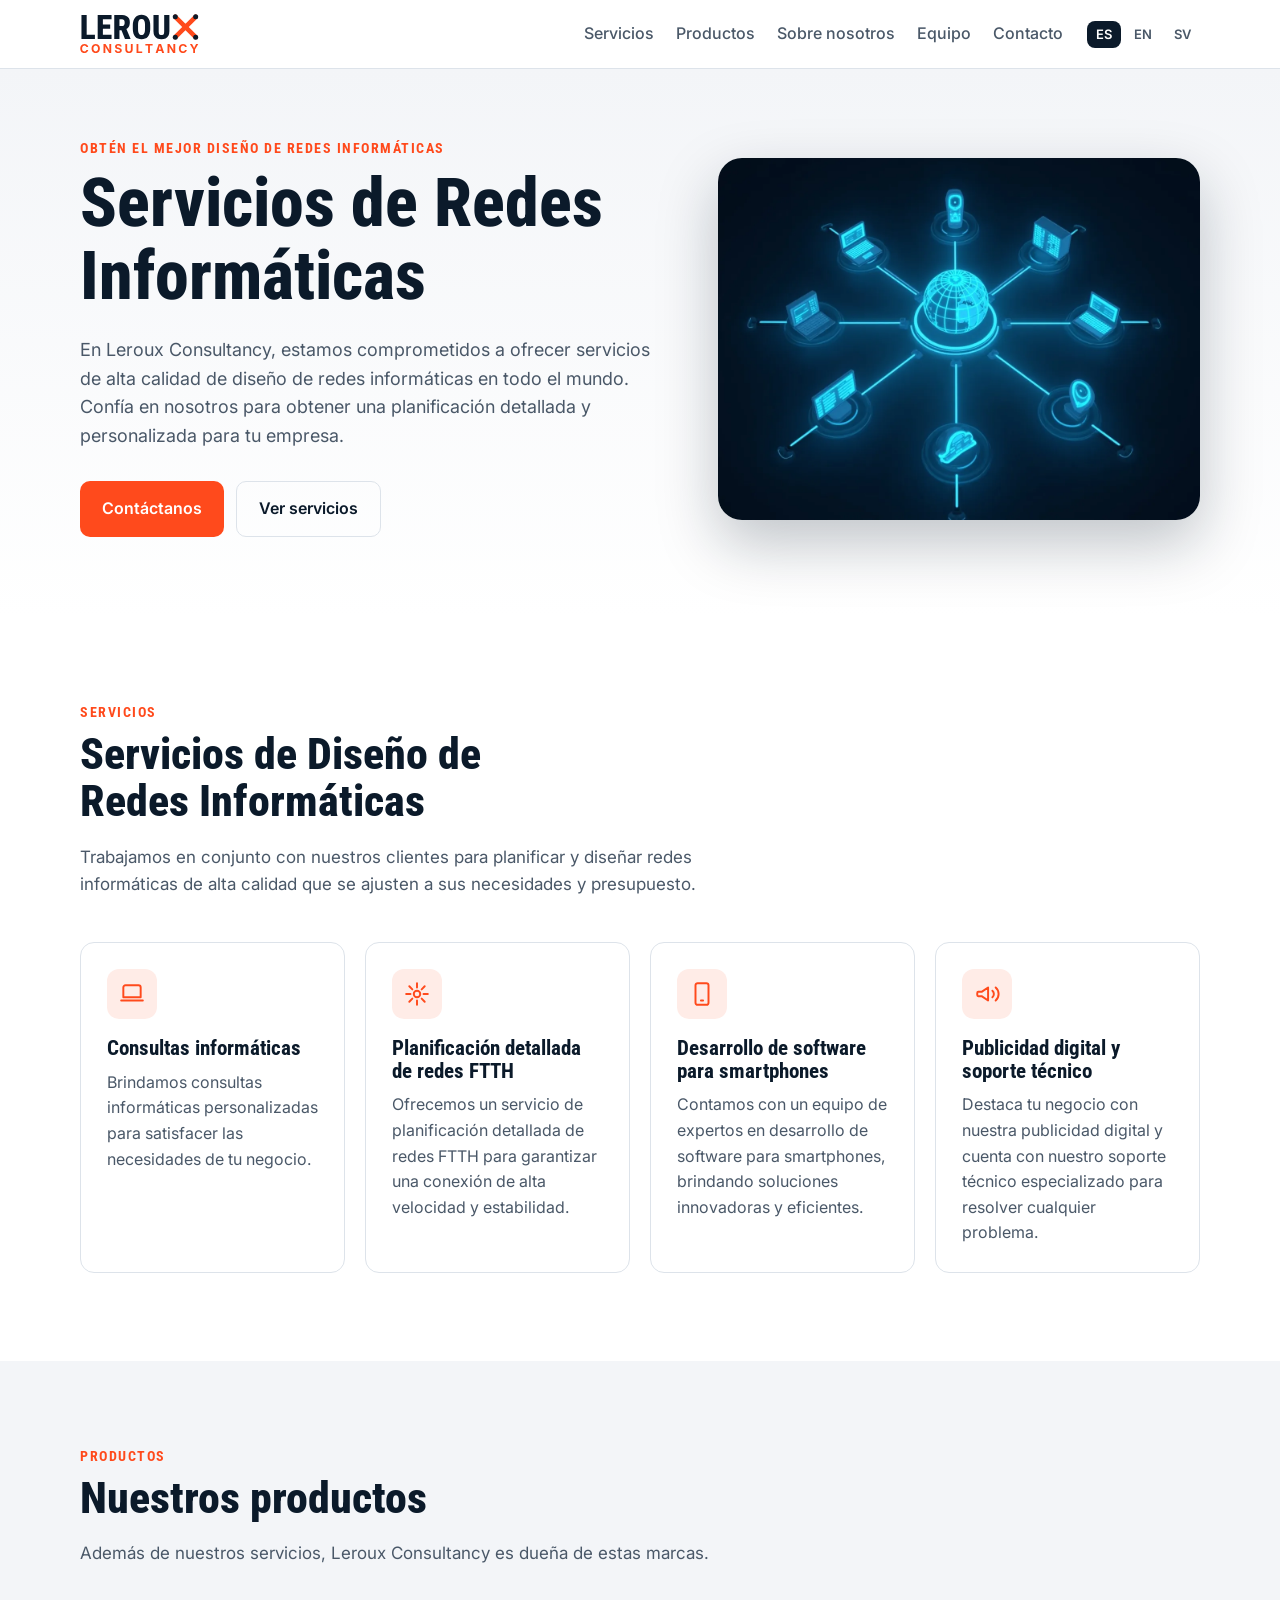
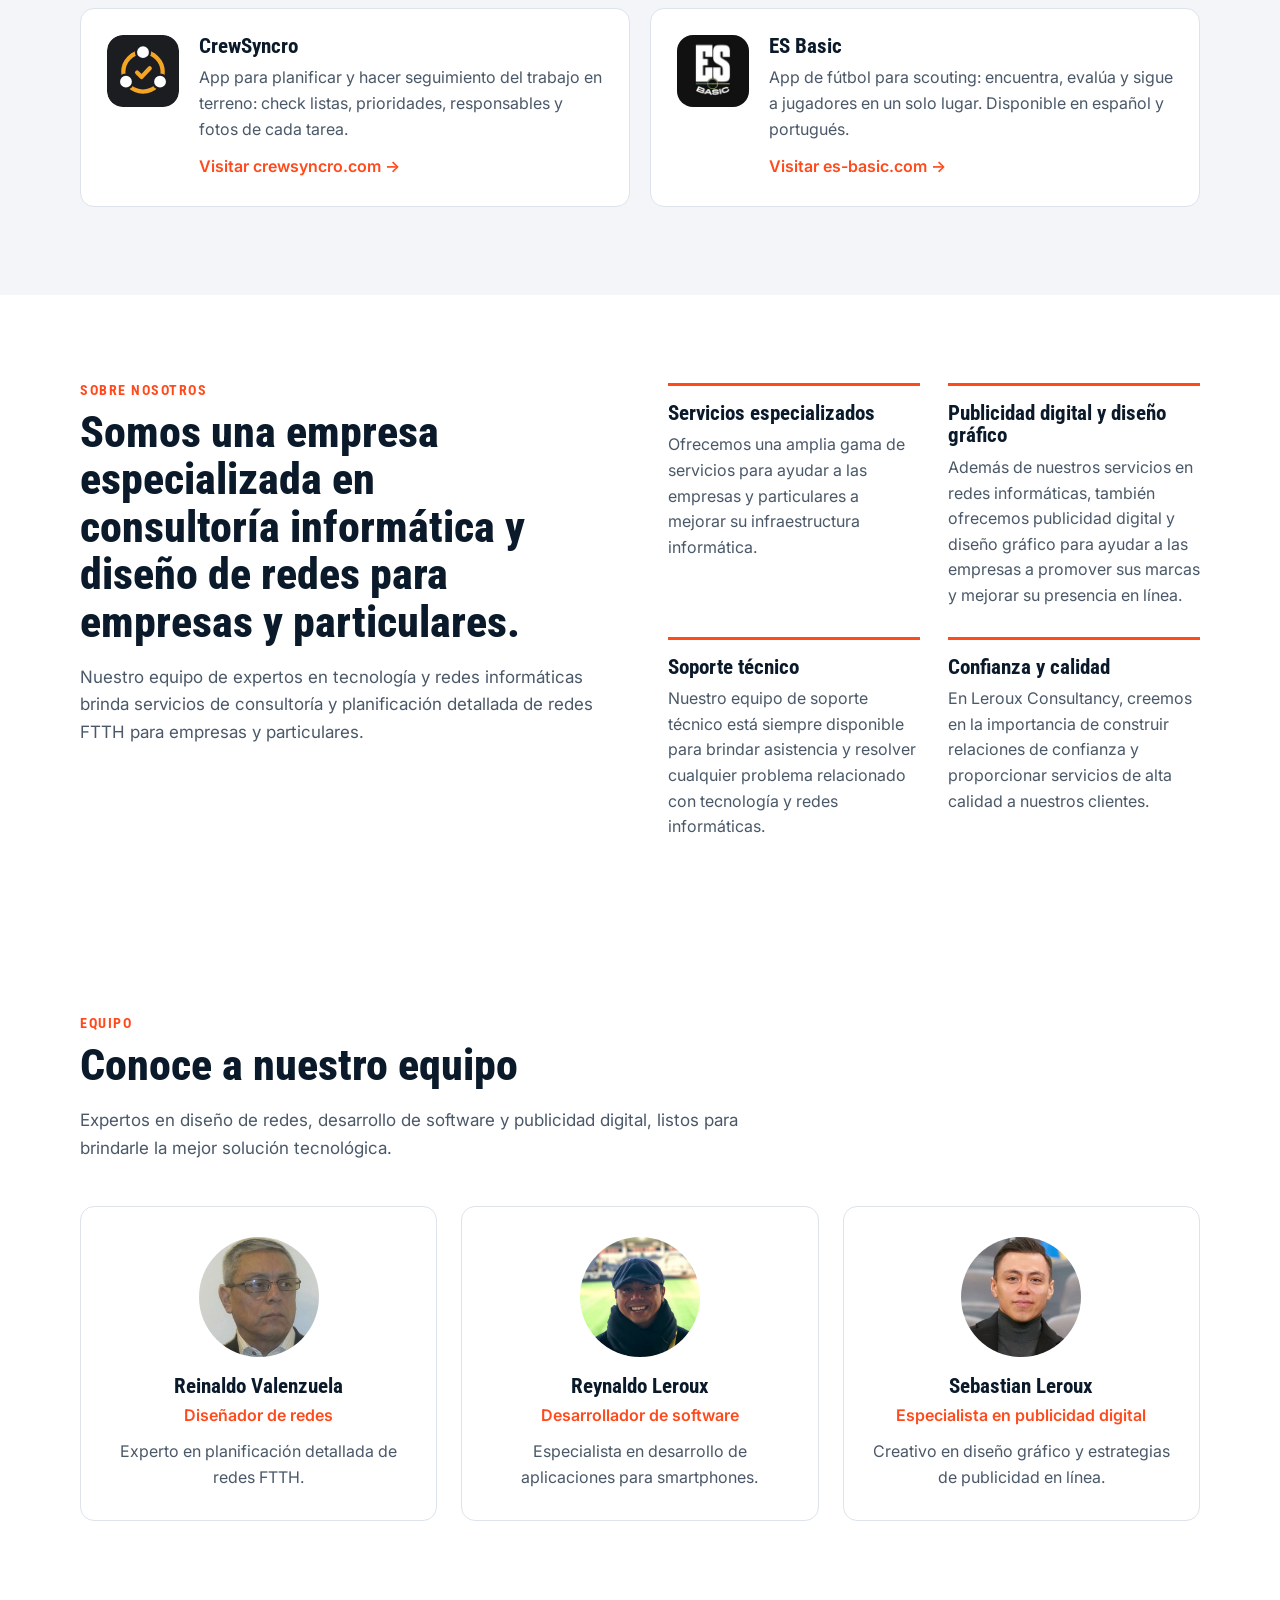
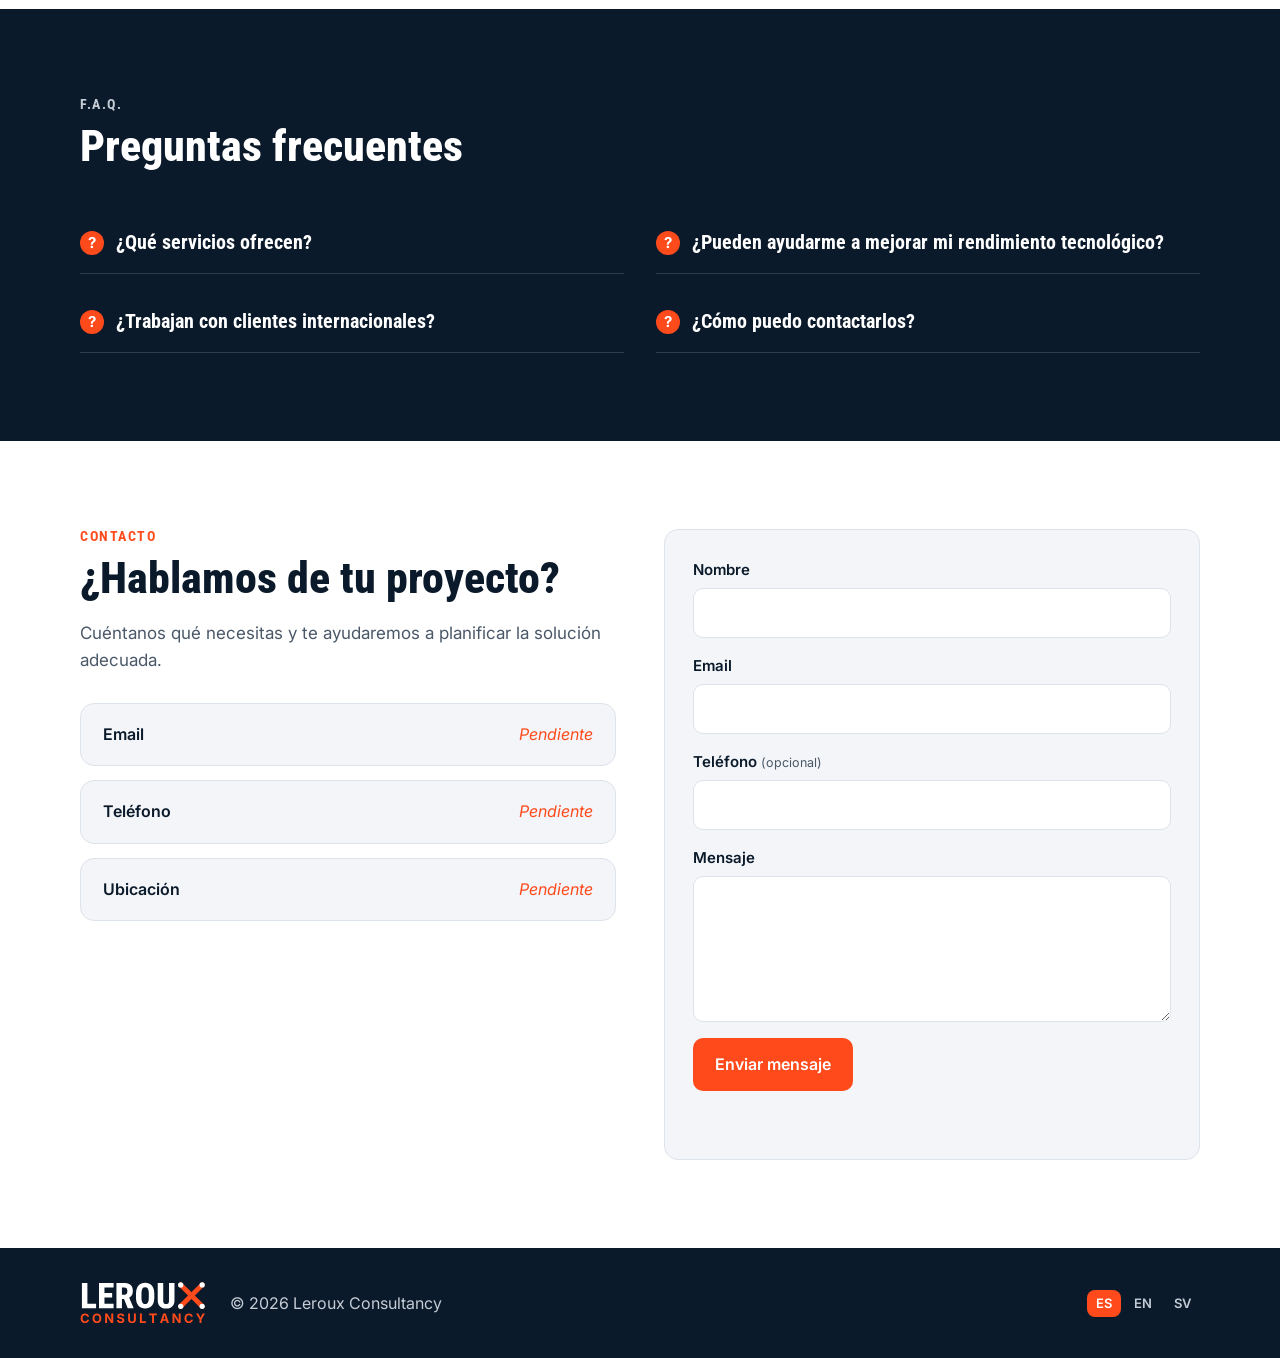
==== commit 9be6d496: "Update Reynaldo and Sebastian photos Add a content version to team photo URLs so browsers load new p" ====
--- a/index.html
+++ b/index.html
@@ -11,7 +11,7 @@
 <link rel="preconnect" href="https://fonts.googleapis.com">
 <link rel="preconnect" href="https://fonts.gstatic.com" crossorigin>
 <link href="https://fonts.googleapis.com/css2?family=Inter:wght@400;500;600&family=Roboto+Condensed:wght@600;700;800&display=swap" rel="stylesheet">
-<link rel="stylesheet" href="assets/styles.css">
+<link rel="stylesheet" href="assets/styles.css?v=2bb75cc2">
 </head>
 <body>
 <header class="site-header">
@@ -81,7 +81,7 @@
       <p class="eyebrow">Equipo</p>
       <h2>Conoce a nuestro equipo</h2>
       <p class="section-lead">Expertos en diseño de redes, desarrollo de software y publicidad digital, listos para brindarle la mejor solución tecnológica.</p>
-      <div class="team"><article class="member"><img class="avatar" src="assets/team/reinaldo-valenzuela.jpg" alt="Reinaldo Valenzuela" width="120" height="120"><h3>Reinaldo Valenzuela</h3><p class="role">Diseñador de redes</p><p>Experto en planificación detallada de redes FTTH.</p></article><article class="member"><img class="avatar" src="assets/team/reynaldo-leroux.jpg" alt="Reynaldo Leroux" width="120" height="120"><h3>Reynaldo Leroux</h3><p class="role">Desarrollador de software</p><p>Especialista en desarrollo de aplicaciones para smartphones.</p></article><article class="member"><img class="avatar" src="assets/team/sebastian-leroux.jpg" alt="Sebastian Leroux" width="120" height="120"><h3>Sebastian Leroux</h3><p class="role">Especialista en publicidad digital</p><p>Creativo en diseño gráfico y estrategias de publicidad en línea.</p></article></div>
+      <div class="team"><article class="member"><img class="avatar" src="assets/team/reinaldo-valenzuela.jpg?v=086a0c9b" alt="Reinaldo Valenzuela" width="120" height="120"><h3>Reinaldo Valenzuela</h3><p class="role">Diseñador de redes</p><p>Experto en planificación detallada de redes FTTH.</p></article><article class="member"><img class="avatar" src="assets/team/reynaldo-leroux.jpg?v=49cf2a87" alt="Reynaldo Leroux" width="120" height="120"><h3>Reynaldo Leroux</h3><p class="role">Desarrollador de software</p><p>Especialista en desarrollo de aplicaciones para smartphones.</p></article><article class="member"><img class="avatar" src="assets/team/sebastian-leroux.jpg?v=c9fca11f" alt="Sebastian Leroux" width="120" height="120"><h3>Sebastian Leroux</h3><p class="role">Especialista en publicidad digital</p><p>Creativo en diseño gráfico y estrategias de publicidad en línea.</p></article></div>
     </div>
   </section>
 
@@ -121,6 +121,6 @@
     <div class="lang"><a href="" hreflang="es" lang="es" aria-current="true">ES</a><a href="en/" hreflang="en" lang="en">EN</a><a href="sv/" hreflang="sv" lang="sv">SV</a></div>
   </div>
 </footer>
-<script src="assets/site.js" defer></script>
+<script src="assets/site.js?v=2bb75cc2" defer></script>
 </body>
 </html>
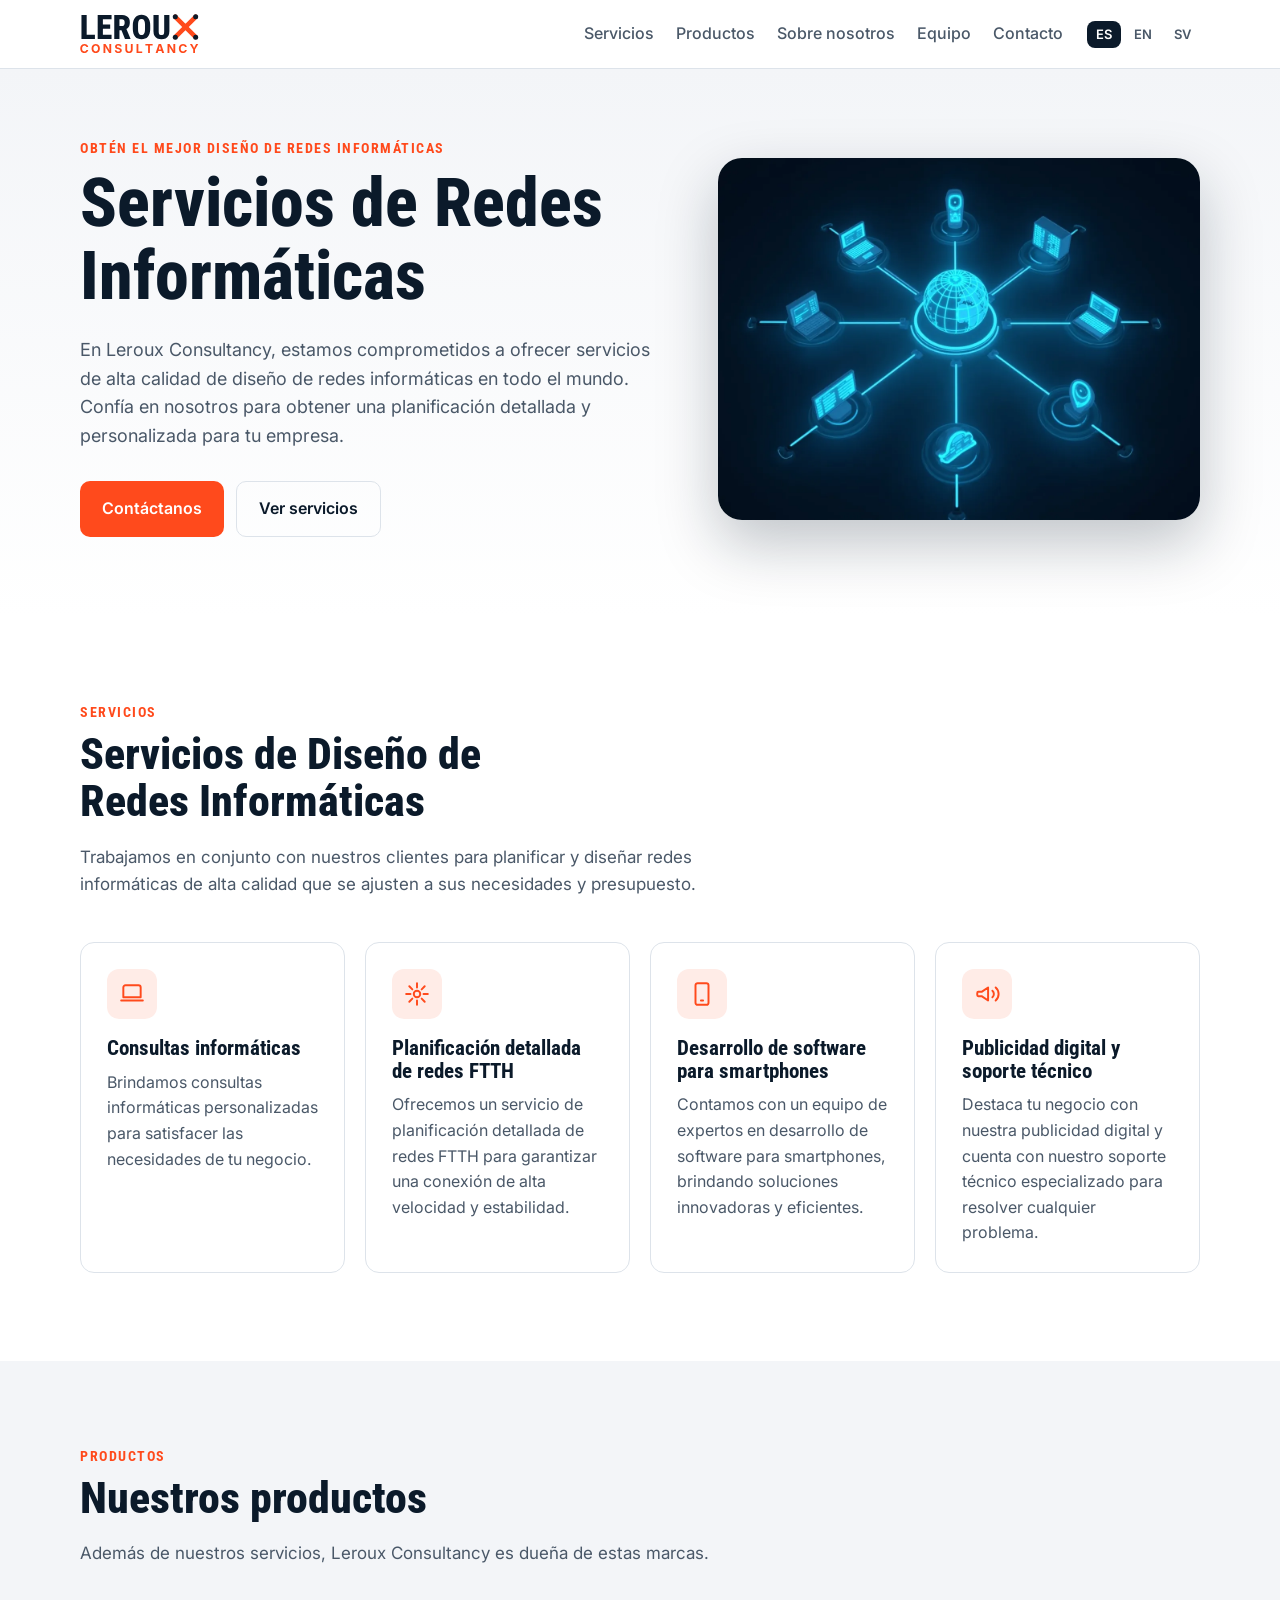
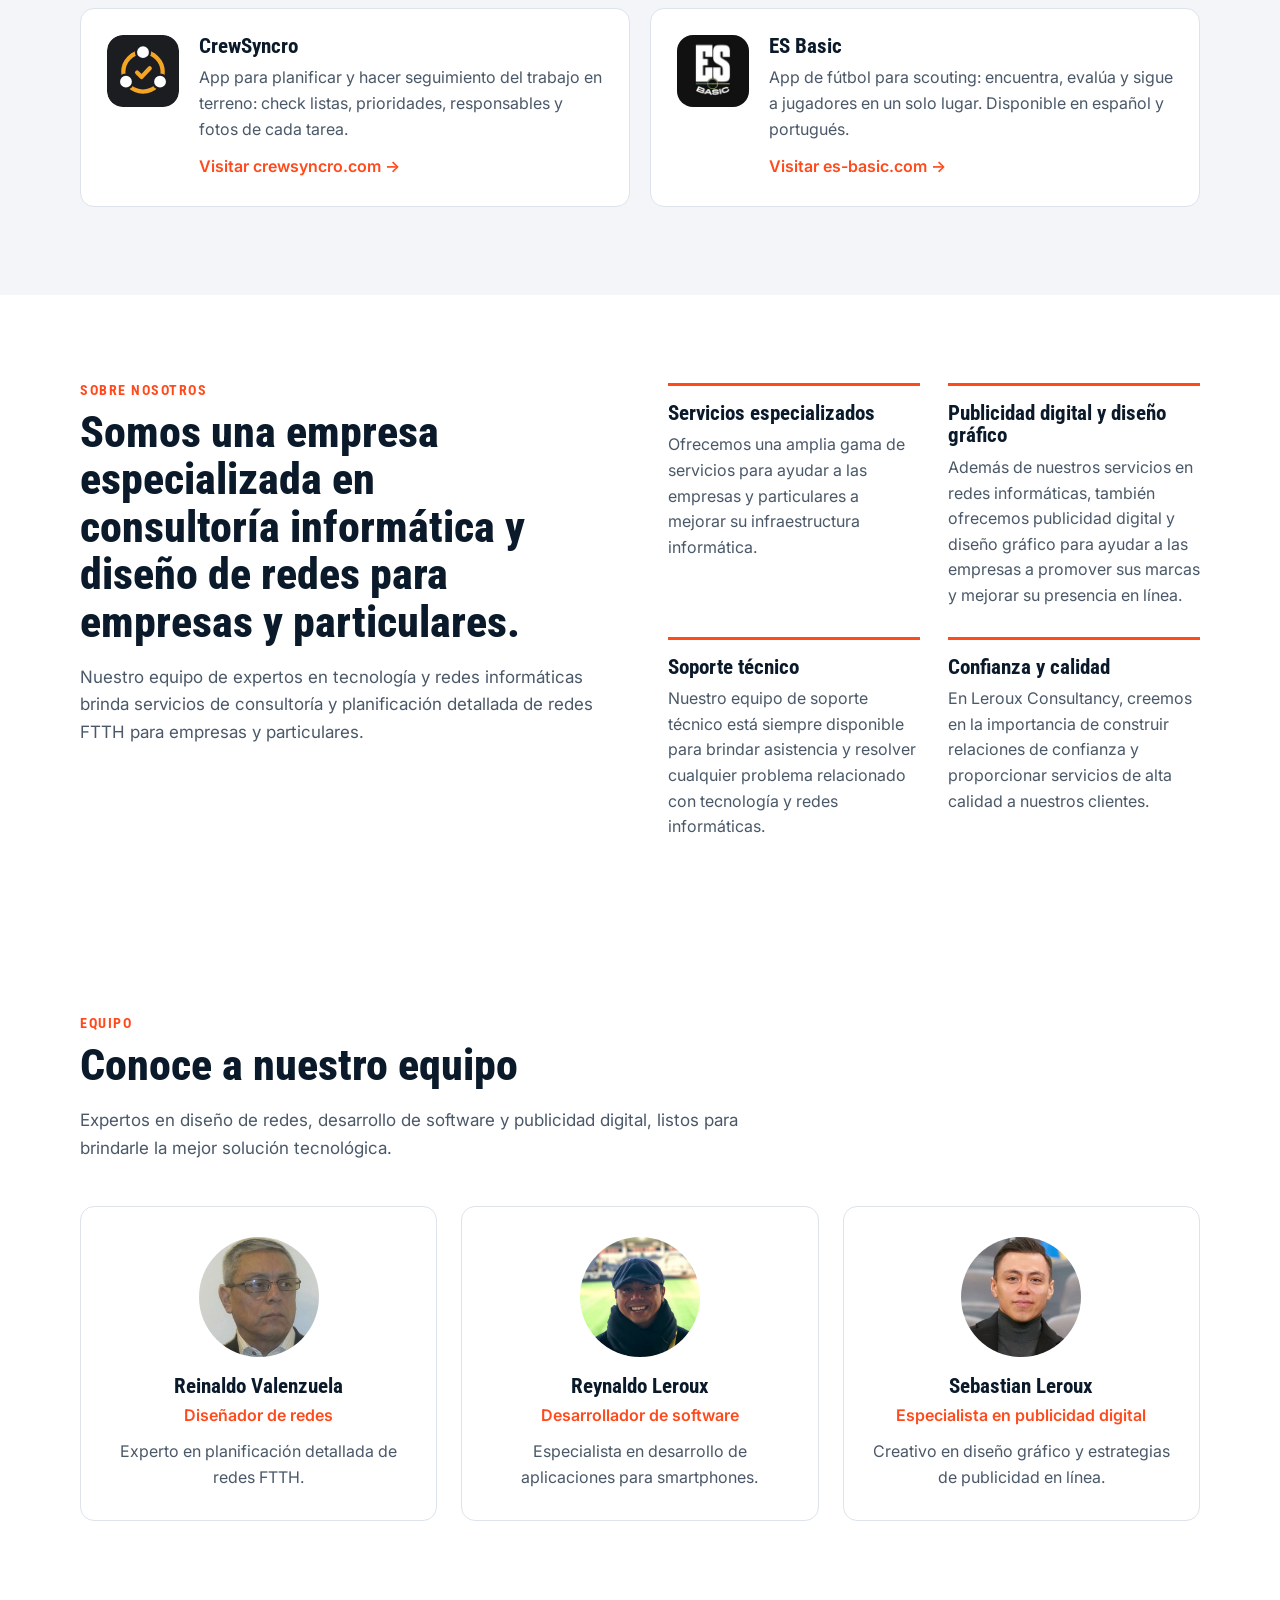
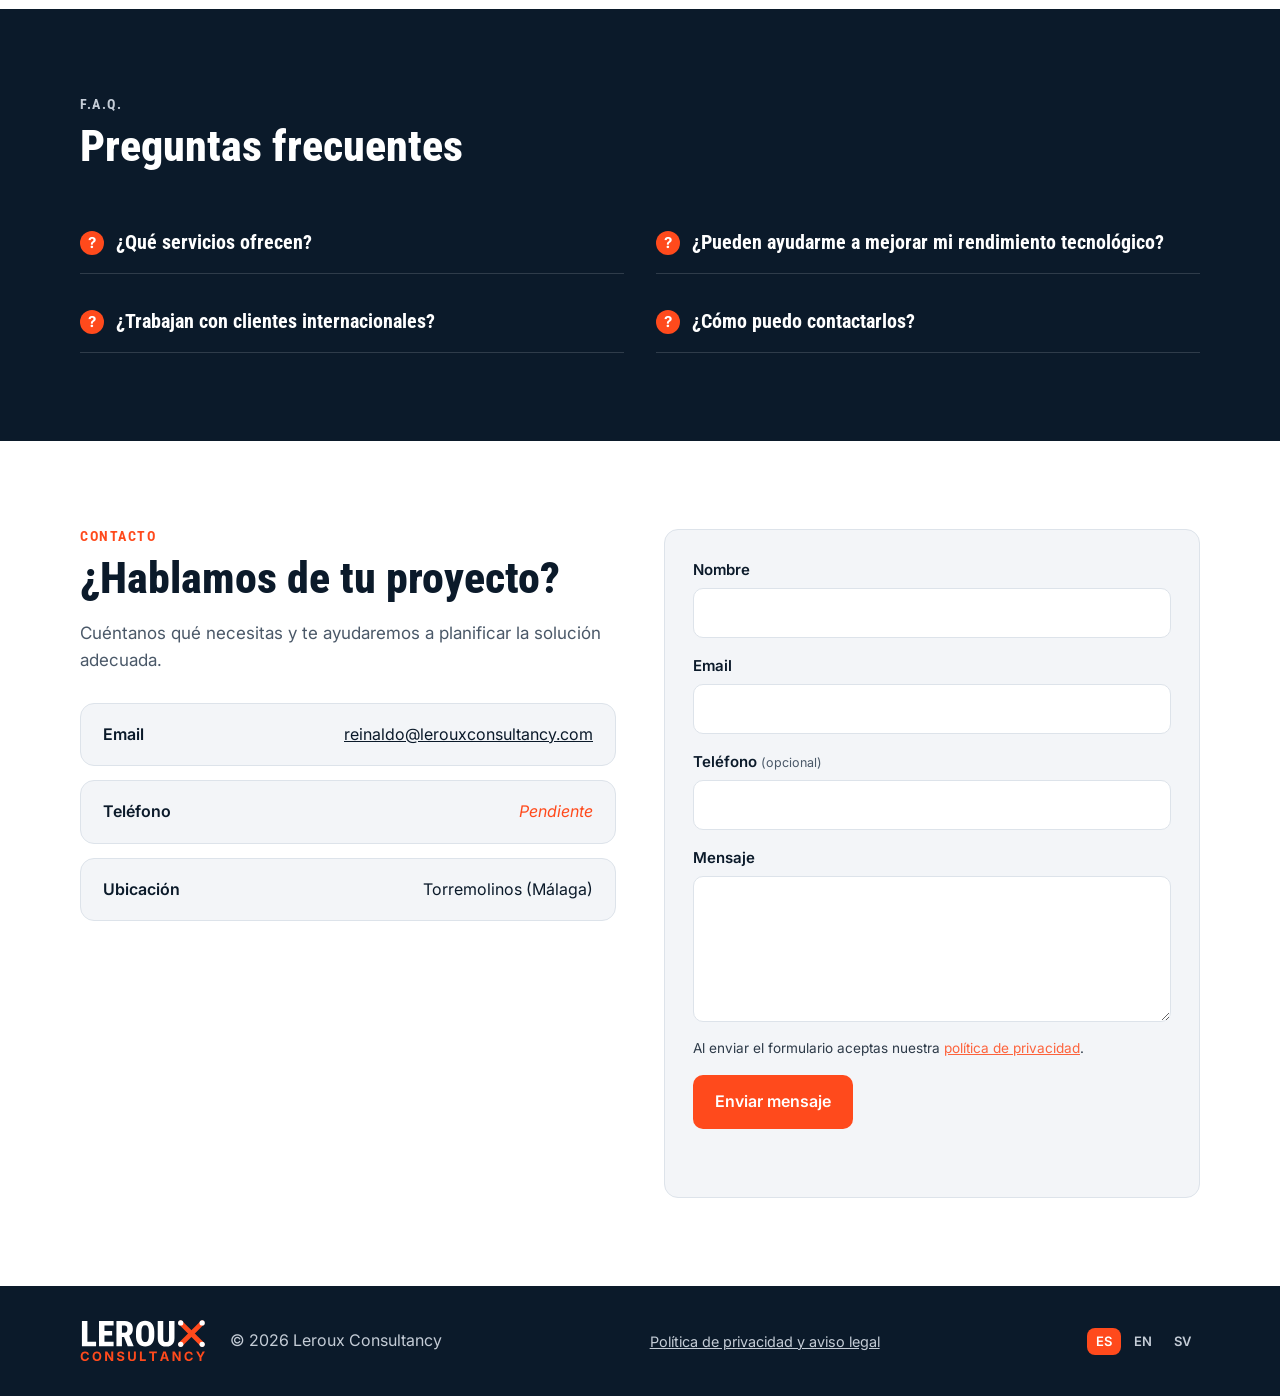
==== commit 730194bd: "Add privacy policy and legal notice, and company contact details - New page in Spanish, English and " ====
--- a/index.html
+++ b/index.html
@@ -11,7 +11,7 @@
 <link rel="preconnect" href="https://fonts.googleapis.com">
 <link rel="preconnect" href="https://fonts.gstatic.com" crossorigin>
 <link href="https://fonts.googleapis.com/css2?family=Inter:wght@400;500;600&family=Roboto+Condensed:wght@600;700;800&display=swap" rel="stylesheet">
-<link rel="stylesheet" href="assets/styles.css?v=2bb75cc2">
+<link rel="stylesheet" href="assets/styles.css?v=14a67b7d">
 </head>
 <body>
 <header class="site-header">
@@ -99,7 +99,7 @@
         <p class="eyebrow">Contacto</p>
         <h2>¿Hablamos de tu proyecto?</h2>
         <p class="section-lead">Cuéntanos qué necesitas y te ayudaremos a planificar la solución adecuada.</p>
-        <ul class="contact-list"><li><span>Email</span><em class="todo">Pendiente</em></li><li><span>Teléfono</span><em class="todo">Pendiente</em></li><li><span>Ubicación</span><em class="todo">Pendiente</em></li></ul>
+        <ul class="contact-list"><li><span>Email</span><a href="mailto:reinaldo@lerouxconsultancy.com">reinaldo@lerouxconsultancy.com</a></li><li><span>Teléfono</span><em class="todo">Pendiente</em></li><li><span>Ubicación</span>Torremolinos (Málaga)</li></ul>
       </div>
       <form class="contact-form" id="contact-form" data-key="" data-ok="¡Gracias! Recibimos tu mensaje y te responderemos pronto." data-error="No se pudo enviar el mensaje. Inténtalo de nuevo o escríbenos por email." data-sending="Enviando…" novalidate>
         <input type="hidden" name="subject" value="Nuevo mensaje desde lerouxconsultancy.com">
@@ -108,6 +108,7 @@
         <label>Email<input name="email" type="email" autocomplete="email" required></label>
         <label><span>Teléfono <small>(opcional)</small></span><input name="phone" type="tel" autocomplete="tel"></label>
         <label>Mensaje<textarea name="message" rows="5" required></textarea></label>
+        <p class="form-consent">Al enviar el formulario aceptas nuestra <a href="privacidad/">política de privacidad</a>.</p>
         <button class="btn btn-primary" type="submit">Enviar mensaje</button>
         <p class="form-status" role="status" aria-live="polite"></p>
       </form>
@@ -118,9 +119,10 @@
 <footer class="site-footer">
   <div class="wrap footer-row">
     <div class="footer-brand"><svg class="wordmark" aria-hidden="true" xmlns="http://www.w3.org/2000/svg" viewBox="0 0 394.6 153.0"><path d="M65.41015625 78.544921875V91.09375H25.2734375V20.0H40.80078125V78.544921875ZM115.03125 78.544921875V91.09375H73.625V20.0H115.03125V32.59765625H89.15234375V48.515625H110.9296875V60.625H89.15234375V78.544921875ZM123.099609375 20.0H146.68359375Q153.8125 20.0 158.939453125 22.44140625Q164.06640625 24.8828125 166.8251953125 29.66796875Q169.583984375 34.453125 169.583984375 41.484375Q169.583984375 47.44140625 168.021484375 51.5185546875Q166.458984375 55.595703125 163.626953125 58.28125Q161.72265625 60.087890625 159.330078125 61.40625L171.634765625 90.361328125V91.09375H155.033203125L144.6328125 65.5078125H138.626953125V91.09375H123.099609375ZM138.626953125 52.958984375H146.29296875Q148.9296875 52.958984375 150.638671875 51.73828125Q152.34765625 50.517578125 153.2021484375 48.2470703125Q154.056640625 45.9765625 154.056640625 42.8515625Q154.056640625 39.62890625 153.2509765625 37.333984375Q152.4453125 35.0390625 150.8583984375 33.818359375Q149.271484375 32.59765625 146.68359375 32.59765625H138.626953125ZM230.38671875 50.126953125V61.455078125Q230.38671875 69.0234375 228.53125 74.7607421875Q226.67578125 80.498046875 223.2333984375 84.35546875Q219.791015625 88.212890625 215.0302734375 90.1416015625Q210.26953125 92.0703125 204.5078125 92.0703125Q198.697265625 92.0703125 193.912109375 90.1416015625Q189.126953125 88.212890625 185.66015625 84.35546875Q182.193359375 80.498046875 180.3134765625 74.7607421875Q178.43359375 69.0234375 178.43359375 61.455078125V50.126953125Q178.43359375 42.4609375 180.3134765625 36.6259765625Q182.193359375 30.791015625 185.6357421875 26.9091796875Q189.078125 23.02734375 193.8388671875 21.025390625Q198.599609375 19.0234375 204.41015625 19.0234375Q210.220703125 19.0234375 214.9814453125 21.025390625Q219.7421875 23.02734375 223.1845703125 26.9091796875Q226.626953125 30.791015625 228.5068359375 36.6259765625Q230.38671875 42.4609375 230.38671875 50.126953125ZM214.810546875 61.455078125V50.029296875Q214.810546875 45.09765625 214.1513671875 41.630859375Q213.4921875 38.1640625 212.173828125 35.966796875Q210.85546875 33.76953125 208.9267578125 32.744140625Q206.998046875 31.71875 204.41015625 31.71875Q201.7734375 31.71875 199.8203125 32.744140625Q197.8671875 33.76953125 196.5732421875 35.966796875Q195.279296875 38.1640625 194.6689453125 41.630859375Q194.05859375 45.09765625 194.05859375 50.029296875V61.455078125Q194.05859375 66.240234375 194.693359375 69.658203125Q195.328125 73.076171875 196.646484375 75.224609375Q197.96484375 77.373046875 199.91796875 78.3984375Q201.87109375 79.423828125 204.5078125 79.423828125Q207.046875 79.423828125 208.9755859375 78.3984375Q210.904296875 77.373046875 212.1982421875 75.224609375Q213.4921875 73.076171875 214.1513671875 69.658203125Q214.810546875 66.240234375 214.810546875 61.455078125ZM272.048828125 20.0H287.576171875V68.583984375Q287.576171875 76.8359375 284.5732421875 82.0361328125Q281.5703125 87.236328125 276.248046875 89.6533203125Q270.92578125 92.0703125 263.89453125 92.0703125Q256.814453125 92.0703125 251.443359375 89.6533203125Q246.072265625 87.236328125 243.0693359375 82.0361328125Q240.06640625 76.8359375 240.06640625 68.583984375V20.0H255.642578125V68.583984375Q255.642578125 73.125 256.5703125 75.4931640625Q257.498046875 77.861328125 259.3291015625 78.69140625Q261.16015625 79.521484375 263.89453125 79.521484375Q266.677734375 79.521484375 268.4599609375 78.69140625Q270.2421875 77.861328125 271.1455078125 75.4931640625Q272.048828125 73.125 272.048828125 68.583984375Z" fill="currentColor"/><path d="M305.16 25.15 L365.95 85.94 M365.95 25.15 L305.16 85.94" stroke="#ff4a1c" stroke-width="13.76" stroke-linecap="round"/><g fill="currentColor"><circle cx="305.16" cy="25.15" r="7.46"/><circle cx="305.16" cy="85.94" r="7.46"/><circle cx="365.95" cy="25.15" r="7.46"/><circle cx="365.95" cy="85.94" r="7.46"/></g><path d="M34.00830078125 133.40537109375Q30.4794921875 133.40537109375 27.6903076171875 131.8013671875Q24.901123046875 130.19736328125 23.2882080078125 127.149755859375Q21.67529296875 124.1021484375 21.67529296875 119.78916015625Q21.67529296875 115.458349609375 23.297119140625 112.4018310546875Q24.9189453125 109.3453125 27.717041015625 107.74130859375Q30.51513671875 106.1373046875 34.00830078125 106.1373046875Q36.271728515625 106.1373046875 38.2232666015625 106.7699951171875Q40.1748046875 107.402685546875 41.689697265625 108.614599609375Q43.20458984375 109.826513671875 44.1669921875 111.5820068359375Q45.12939453125 113.3375 45.432373046875 115.58310546875H39.92529296875Q39.7470703125 114.478125 39.2391357421875 113.6315673828125Q38.731201171875 112.785009765625 37.9737548828125 112.1879638671875Q37.21630859375 111.59091796875 36.236083984375 111.2790283203125Q35.255859375 110.967138671875 34.115234375 110.967138671875Q32.0478515625 110.967138671875 30.4884033203125 112.000830078125Q28.928955078125 113.034521484375 28.0645751953125 115.0038818359375Q27.2001953125 116.9732421875 27.2001953125 119.78916015625Q27.2001953125 122.658544921875 28.073486328125 124.618994140625Q28.94677734375 126.579443359375 30.497314453125 127.577490234375Q32.0478515625 128.575537109375 34.097412109375 128.575537109375Q35.238037109375 128.575537109375 36.2093505859375 128.2636474609375Q37.1806640625 127.9517578125 37.9559326171875 127.3547119140625Q38.731201171875 126.757666015625 39.2391357421875 125.902197265625Q39.7470703125 125.046728515625 39.943115234375 123.9595703125H45.4501953125Q45.236328125 125.8130859375 44.3541259765625 127.506201171875Q43.471923828125 129.19931640625 42.010498046875 130.535986328125Q40.549072265625 131.87265625 38.53515625 132.639013671875Q36.521240234375 133.40537109375 34.00830078125 133.40537109375ZM67.7868896484375 133.40537109375Q64.2759033203125 133.40537109375 61.468896484374994 131.8013671875Q58.6618896484375 130.19736328125 57.03115234375 127.149755859375Q55.4004150390625 124.1021484375 55.4004150390625 119.78916015625Q55.4004150390625 115.458349609375 57.03115234375 112.4018310546875Q58.6618896484375 109.3453125 61.468896484374994 107.74130859375Q64.2759033203125 106.1373046875 67.7868896484375 106.1373046875Q71.3156982421875 106.1373046875 74.1137939453125 107.74130859375Q76.9118896484375 109.3453125 78.542626953125 112.4018310546875Q80.1733642578125 115.458349609375 80.1733642578125 119.78916015625Q80.1733642578125 124.1021484375 78.542626953125 127.149755859375Q76.9118896484375 130.19736328125 74.1137939453125 131.8013671875Q71.3156982421875 133.40537109375 67.7868896484375 133.40537109375ZM67.7868896484375 128.575537109375Q69.8542724609375 128.575537109375 71.3958984375 127.5685791015625Q72.9375244140625 126.56162109375 73.7929931640625 124.5922607421875Q74.6484619140625 122.622900390625 74.6484619140625 119.78916015625Q74.6484619140625 116.919775390625 73.7929931640625 114.9504150390625Q72.9375244140625 112.9810546875 71.3958984375 111.9740966796875Q69.8542724609375 110.967138671875 67.7868896484375 110.967138671875Q65.7373291015625 110.967138671875 64.1867919921875 111.9830078125Q62.6362548828125 112.998876953125 61.7807861328125 114.9682373046875Q60.9253173828125 116.93759765625 60.9253173828125 119.78916015625Q60.9253173828125 122.622900390625 61.7807861328125 124.583349609375Q62.6362548828125 126.543798828125 64.1867919921875 127.55966796875Q65.7373291015625 128.575537109375 67.7868896484375 128.575537109375ZM90.979052734375 133.04892578125V106.49375H97.038623046875L105.43291015625 119.93173828125Q106.07451171875 120.9654296875 106.733935546875 122.17734375Q107.393359375 123.3892578125 108.088427734375 124.868505859375Q108.42705078125 125.59921875 108.7478515625 126.41904296875Q108.71220703125 125.741796875 108.6765625 125.046728515625Q108.56962890625 123.371435546875 108.49833984375 121.838720703125Q108.42705078125 120.306005859375 108.42705078125 119.236669921875V106.49375H113.98759765625V133.04892578125H107.910205078125L100.282275390625 120.85849609375Q99.44462890625 119.486181640625 98.73173828125 118.1940673828125Q98.01884765625 116.901953125 97.252490234375 115.33359375Q96.7712890625 114.389013671875 96.183154296875 113.194921875Q96.254443359375 114.282080078125 96.30791015625 115.29794921875Q96.41484375 117.062353515625 96.4772216796875 118.4970458984375Q96.539599609375 119.93173828125 96.539599609375 120.840673828125V133.04892578125ZM135.2549560546875 133.441015625Q132.0647705078125 133.441015625 129.7033203125 132.460791015625Q127.34187011718751 131.48056640625 126.02302246093751 129.55576171875Q124.70417480468751 127.63095703125 124.63288574218751 124.8150390625H129.9260986328125Q130.0330322265625 126.151708984375 130.7281005859375 127.0517333984375Q131.4231689453125 127.9517578125 132.5816162109375 128.397314453125Q133.7400634765625 128.84287109375 135.2014892578125 128.84287109375Q136.6629150390625 128.84287109375 137.741162109375 128.4240478515625Q138.8194091796875 128.005224609375 139.4253662109375 127.2388671875Q140.0313232421875 126.472509765625 140.0313232421875 125.456640625Q140.0313232421875 124.547705078125 139.487744140625 123.9328369140625Q138.9441650390625 123.31796875 137.9282958984375 122.872412109375Q136.9124267578125 122.42685546875 135.4510009765625 122.088232421875L132.5281494140625 121.35751953125Q129.1597412109375 120.5376953125 127.25275878906251 118.7822021484375Q125.34577636718751 117.026708984375 125.34577636718751 114.139501953125Q125.34577636718751 111.73349609375 126.63789062500001 109.933447265625Q127.93000488281251 108.1333984375 130.184521484375 107.1353515625Q132.4390380859375 106.1373046875 135.3262451171875 106.1373046875Q138.2669189453125 106.1373046875 140.4590576171875 107.1442626953125Q142.6511962890625 108.151220703125 143.8809326171875 109.9423583984375Q145.1106689453125 111.73349609375 145.1463134765625 114.068212890625H139.8887451171875Q139.7461669921875 112.464208984375 138.525341796875 111.59091796875Q137.3045166015625 110.717626953125 135.2727783203125 110.717626953125Q133.9004638671875 110.717626953125 132.9202392578125 111.109716796875Q131.9400146484375 111.501806640625 131.432080078125 112.196875Q130.9241455078125 112.891943359375 130.9241455078125 113.783056640625Q130.9241455078125 114.76328125 131.5122802734375 115.4137939453125Q132.1004150390625 116.064306640625 133.0806396484375 116.4653076171875Q134.0608642578125 116.86630859375 135.1658447265625 117.133642578125L137.5718505859375 117.72177734375Q139.2471435546875 118.096044921875 140.6907470703125 118.737646484375Q142.1343505859375 119.379248046875 143.2215087890625 120.3149169921875Q144.3086669921875 121.2505859375 144.905712890625 122.5337890625Q145.5027587890625 123.8169921875 145.5027587890625 125.49228515625Q145.5027587890625 127.898291015625 144.2908447265625 129.6894287109375Q143.0789306640625 131.48056640625 140.7798583984375 132.460791015625Q138.4807861328125 133.441015625 135.2549560546875 133.441015625ZM167.09091796875 133.423193359375Q163.81162109375 133.423193359375 161.3432373046875 132.2023681640625Q158.874853515625 130.98154296875 157.5114501953125 128.8072265625Q156.148046875 126.63291015625 156.148046875 123.727880859375V106.49375H161.583837890625V123.28232421875Q161.583837890625 124.832861328125 162.2699951171875 126.0358642578125Q162.95615234375 127.2388671875 164.1947998046875 127.9250244140625Q165.433447265625 128.611181640625 167.09091796875 128.611181640625Q168.7662109375 128.611181640625 170.0048583984375 127.9250244140625Q171.243505859375 127.2388671875 171.9296630859375 126.0358642578125Q172.6158203125 124.832861328125 172.6158203125 123.28232421875V106.49375H178.06943359375V123.727880859375Q178.06943359375 126.63291015625 176.697119140625 128.8072265625Q175.3248046875 130.98154296875 172.8564208984375 132.2023681640625Q170.388037109375 133.423193359375 167.09091796875 133.423193359375ZM189.5880126953125 133.04892578125V106.49375H195.0238037109375V128.539892578125H206.4835205078125V133.04892578125ZM215.88125 111.002783203125V106.49375H237.570947265625V111.002783203125H229.46181640625V133.04892578125H224.008203125V111.002783203125ZM246.5052978515625 133.04892578125 255.5768310546875 106.49375H262.7057373046875L272.0089599609375 133.04892578125H265.9672119140625L263.9176513671875 126.882421875H254.4896728515625L252.5114013671875 133.04892578125ZM262.5096923828125 122.622900390625 261.7076904296875 120.234716796875Q260.9413330078125 117.757421875 260.1571533203125 114.79892578125Q259.6403076171875 112.891943359375 259.0878173828125 110.77109375Q258.5531494140625 112.927587890625 258.0897705078125 114.8345703125Q257.3412353515625 117.810888671875 256.6105224609375 120.234716796875L255.8441650390625 122.622900390625ZM282.012646484375 133.04892578125V106.49375H288.072216796875L296.46650390625 119.93173828125Q297.10810546875 120.9654296875 297.767529296875 122.17734375Q298.426953125 123.3892578125 299.122021484375 124.868505859375Q299.46064453125 125.59921875 299.7814453125 126.41904296875Q299.74580078125 125.741796875 299.71015625 125.046728515625Q299.60322265625 123.371435546875 299.53193359375 121.838720703125Q299.46064453125 120.306005859375 299.46064453125 119.236669921875V106.49375H305.02119140625V133.04892578125H298.943798828125L291.315869140625 120.85849609375Q290.47822265625 119.486181640625 289.76533203125 118.1940673828125Q289.05244140625 116.901953125 288.286083984375 115.33359375Q287.8048828125 114.389013671875 287.216748046875 113.194921875Q287.288037109375 114.282080078125 287.34150390625 115.29794921875Q287.4484375 117.062353515625 287.5108154296875 118.4970458984375Q287.573193359375 119.93173828125 287.573193359375 120.840673828125V133.04892578125ZM328.15988769531253 133.40537109375Q324.63107910156253 133.40537109375 321.84189453125003 131.8013671875Q319.05270996093753 130.19736328125 317.43979492187503 127.149755859375Q315.82687988281253 124.1021484375 315.82687988281253 119.78916015625Q315.82687988281253 115.458349609375 317.44870605468753 112.4018310546875Q319.07053222656253 109.3453125 321.86862792968753 107.74130859375Q324.66672363281253 106.1373046875 328.15988769531253 106.1373046875Q330.42331542968753 106.1373046875 332.37485351562503 106.7699951171875Q334.32639160156253 107.402685546875 335.84128417968753 108.614599609375Q337.35617675781253 109.826513671875 338.31857910156253 111.5820068359375Q339.28098144531253 113.3375 339.58395996093753 115.58310546875H334.07687988281253Q333.89865722656253 114.478125 333.39072265625003 113.6315673828125Q332.88278808593753 112.785009765625 332.12534179687503 112.1879638671875Q331.36789550781253 111.59091796875 330.38767089843753 111.2790283203125Q329.40744628906253 110.967138671875 328.26682128906253 110.967138671875Q326.19943847656253 110.967138671875 324.63999023437503 112.000830078125Q323.08054199218753 113.034521484375 322.21616210937503 115.0038818359375Q321.35178222656253 116.9732421875 321.35178222656253 119.78916015625Q321.35178222656253 122.658544921875 322.22507324218753 124.618994140625Q323.09836425781253 126.579443359375 324.64890136718753 127.577490234375Q326.19943847656253 128.575537109375 328.24899902343753 128.575537109375Q329.38962402343753 128.575537109375 330.36093750000003 128.2636474609375Q331.33225097656253 127.9517578125 332.10751953125003 127.3547119140625Q332.88278808593753 126.757666015625 333.39072265625003 125.902197265625Q333.89865722656253 125.046728515625 334.09470214843753 123.9595703125H339.60178222656253Q339.38791503906253 125.8130859375 338.50571289062503 127.506201171875Q337.62351074218753 129.19931640625 336.16208496093753 130.535986328125Q334.70065917968753 131.87265625 332.68674316406253 132.639013671875Q330.67282714843753 133.40537109375 328.15988769531253 133.40537109375ZM358.58789062500006 133.04892578125V123.06845703125L348.75000000000006 106.49375H355.11254882812506L359.60375976562506 114.76328125Q360.29882812500006 116.01083984375 360.83349609375006 117.240576171875Q361.08300781250006 117.810888671875 361.33251953125006 118.4703125Q361.58203125000006 117.79306640625 361.81372070312506 117.22275390625Q362.33056640625006 115.993017578125 362.98999023437506 114.76328125L367.33862304687506 106.49375H373.68334960937506L364.00585937500006 123.06845703125V133.04892578125Z" fill="#ff4a1c"/></svg><span>© <span id="year">2026</span> Leroux Consultancy</span></div>
+    <a class="footer-link" href="privacidad/">Política de privacidad y aviso legal</a>
     <div class="lang"><a href="" hreflang="es" lang="es" aria-current="true">ES</a><a href="en/" hreflang="en" lang="en">EN</a><a href="sv/" hreflang="sv" lang="sv">SV</a></div>
   </div>
 </footer>
-<script src="assets/site.js?v=2bb75cc2" defer></script>
+<script src="assets/site.js?v=14a67b7d" defer></script>
 </body>
 </html>
--- a/assets/styles.css
+++ b/assets/styles.css
@@ -131,3 +131,13 @@
 @media (max-width: 700px) { .products { grid-template-columns: 1fr; } }
 
 .hero-photo img { width: 100%; height: auto; border-radius: 24px; box-shadow: 0 24px 60px rgba(11,26,42,.25); }
+
+/* Privacy policy / legal notice */
+.legal { max-width: 760px; }
+.legal h1 { margin: 12px 0 4px; }
+.legal h2 { font-size: 1.25rem; margin: 28px 0 8px; }
+.legal p { line-height: 1.65; }
+.legal-updated { color: var(--muted); font-size: .9rem; }
+.form-consent { font-size: .85rem; margin: 0; opacity: .85; }
+.form-consent a, .legal a { color: var(--accent); }
+.site-footer .footer-link { color: #c4ccd6; font-size: .9rem; }
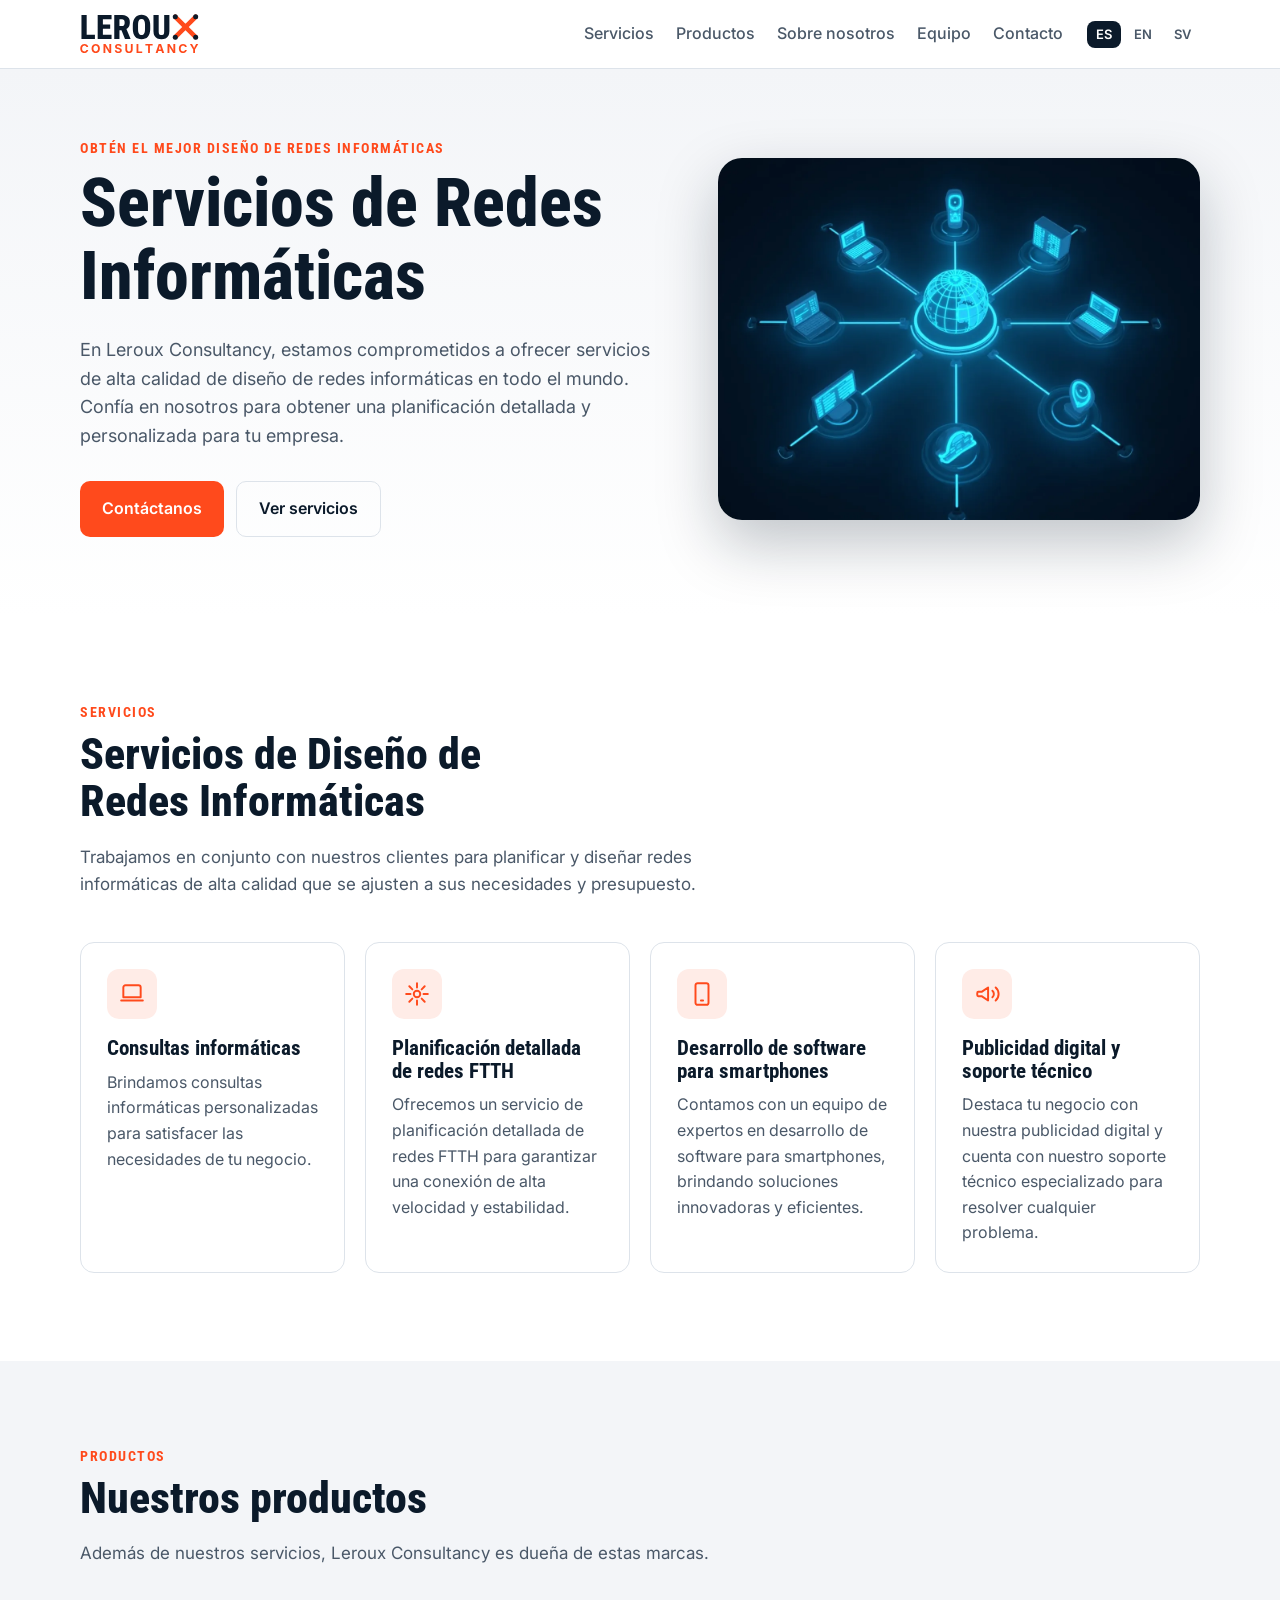
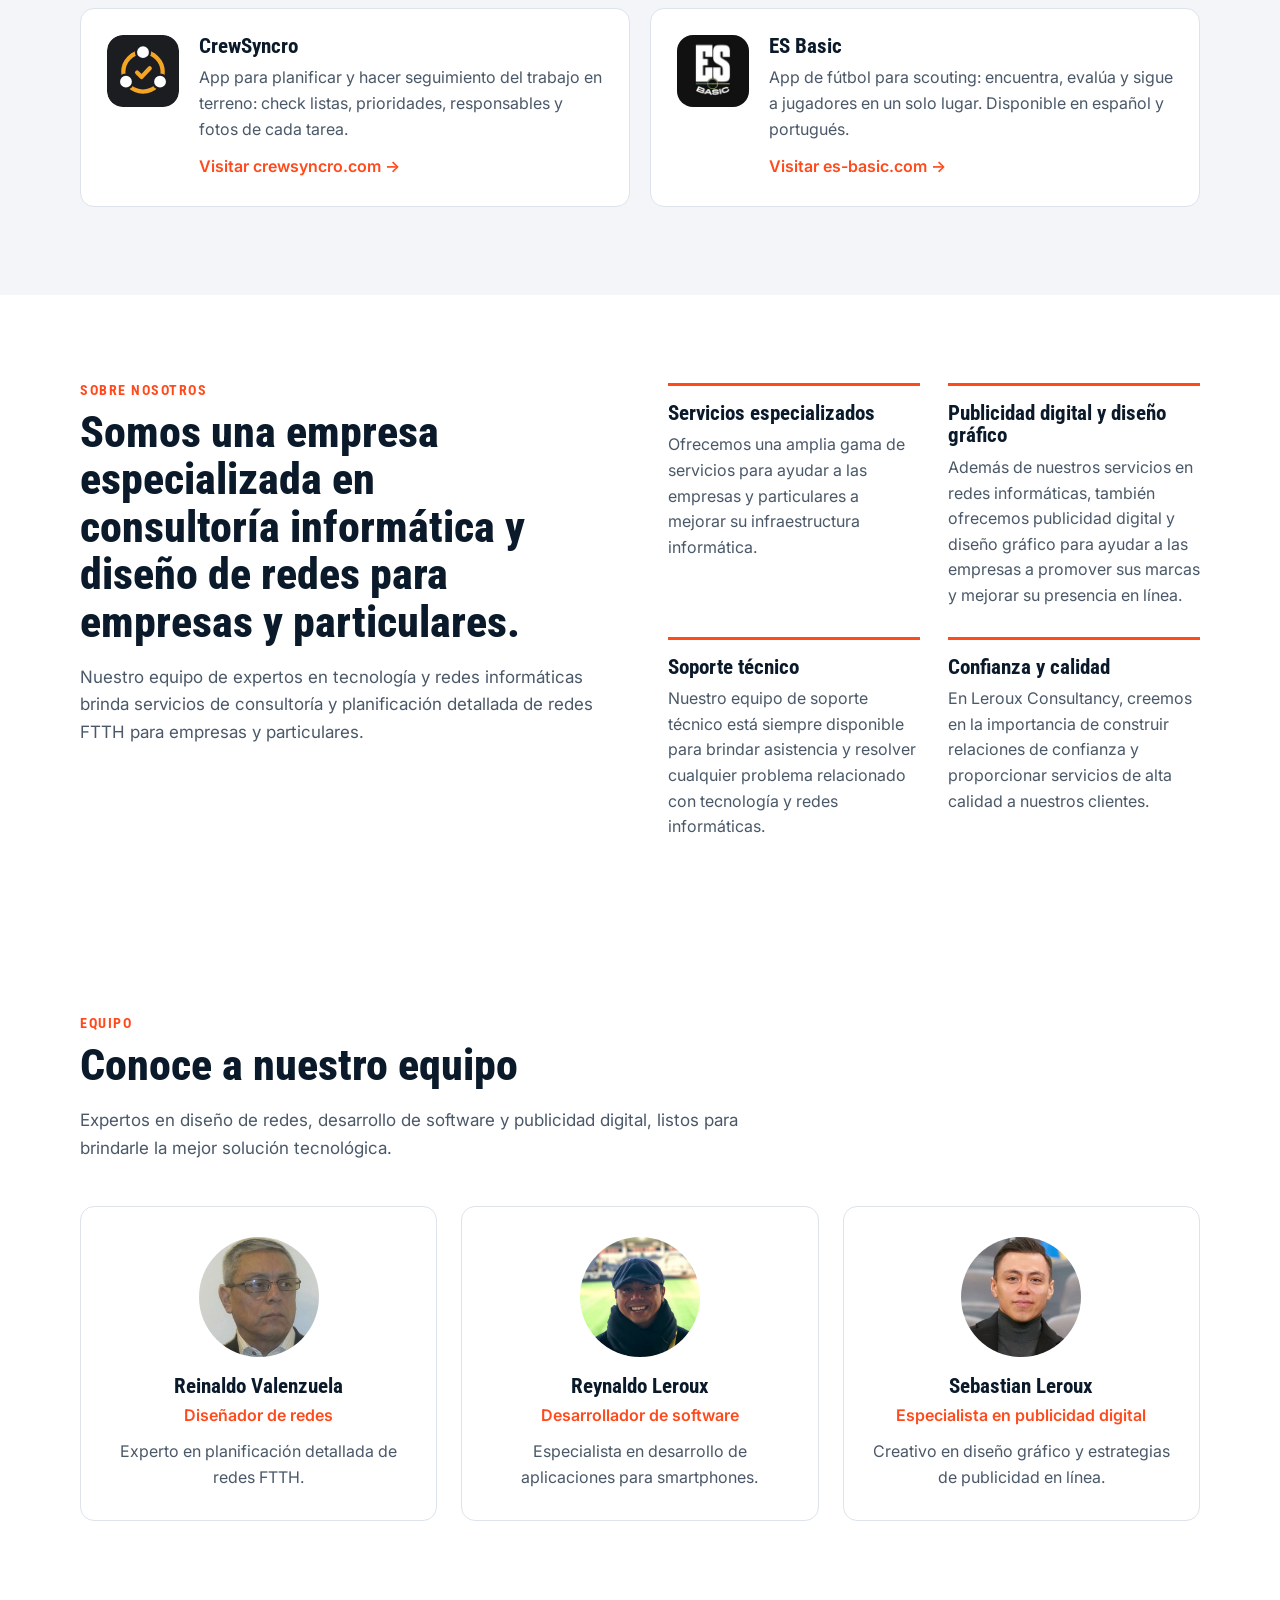
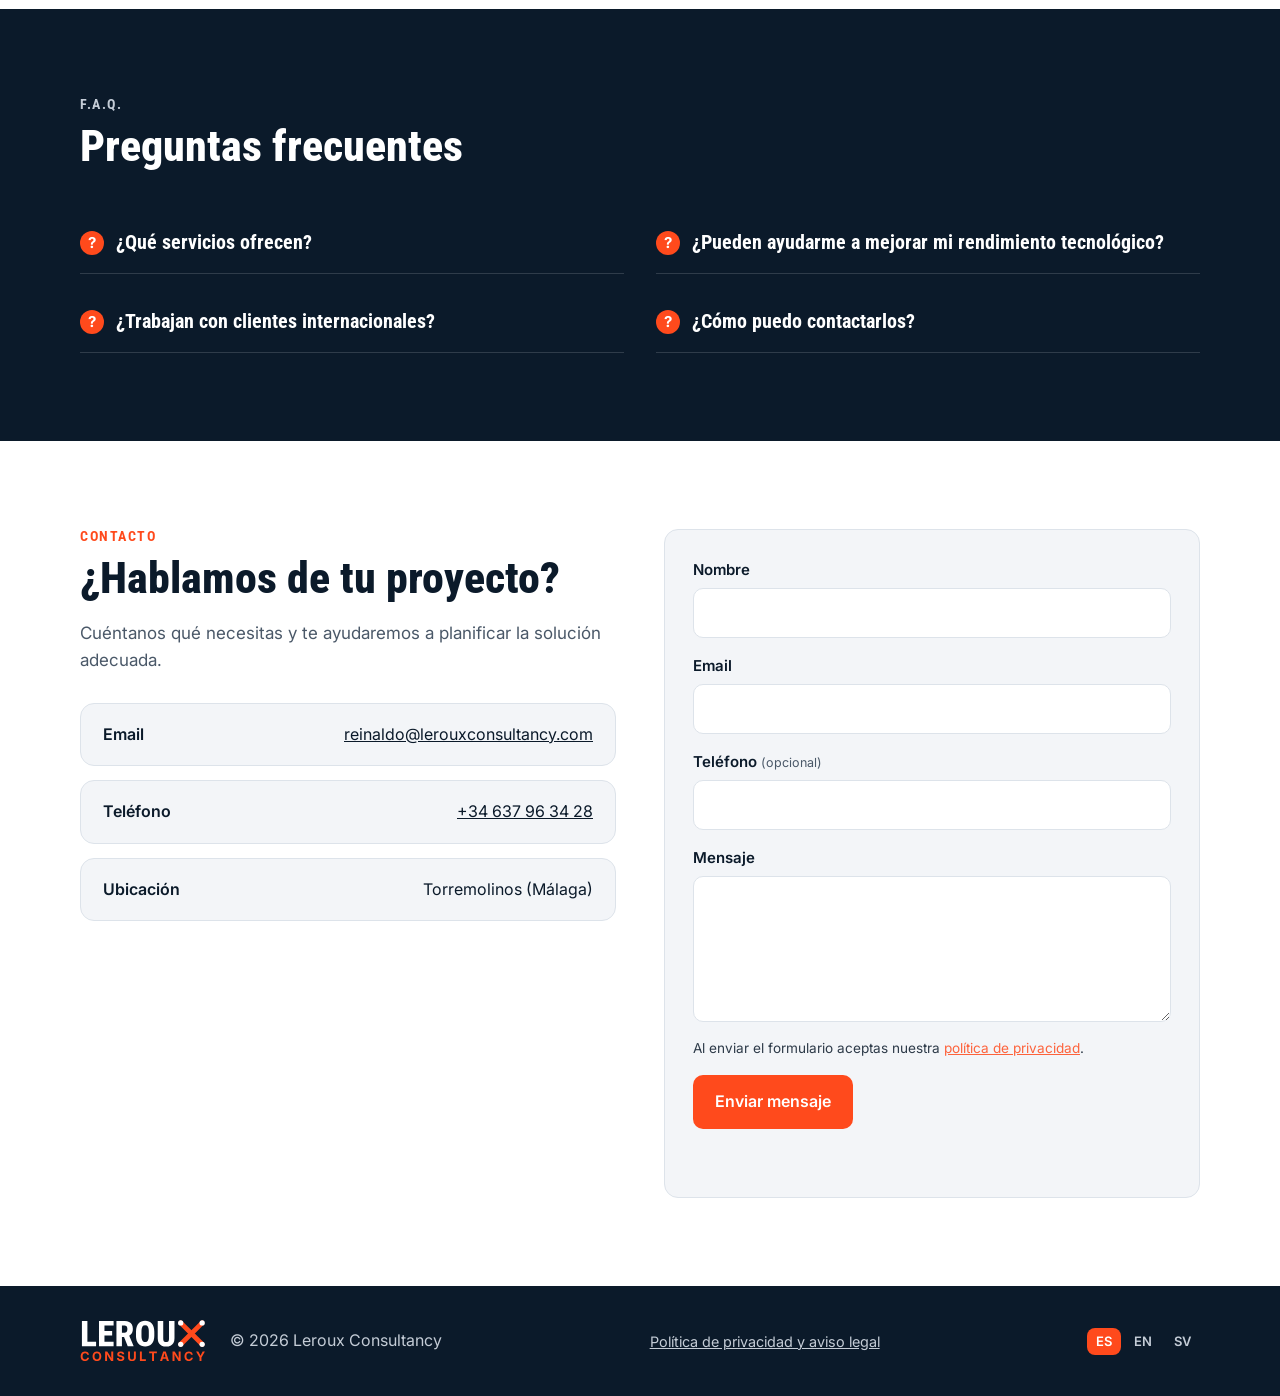
==== commit 88d52042: "Add the company phone number to the contact section Co-Authored-By: Claude Opus 5.5 <noreply@anthrop" ====
--- a/index.html
+++ b/index.html
@@ -99,7 +99,7 @@
         <p class="eyebrow">Contacto</p>
         <h2>¿Hablamos de tu proyecto?</h2>
         <p class="section-lead">Cuéntanos qué necesitas y te ayudaremos a planificar la solución adecuada.</p>
-        <ul class="contact-list"><li><span>Email</span><a href="mailto:reinaldo@lerouxconsultancy.com">reinaldo@lerouxconsultancy.com</a></li><li><span>Teléfono</span><em class="todo">Pendiente</em></li><li><span>Ubicación</span>Torremolinos (Málaga)</li></ul>
+        <ul class="contact-list"><li><span>Email</span><a href="mailto:reinaldo@lerouxconsultancy.com">reinaldo@lerouxconsultancy.com</a></li><li><span>Teléfono</span><a href="tel:+34637963428">+34 637 96 34 28</a></li><li><span>Ubicación</span>Torremolinos (Málaga)</li></ul>
       </div>
       <form class="contact-form" id="contact-form" data-key="" data-ok="¡Gracias! Recibimos tu mensaje y te responderemos pronto." data-error="No se pudo enviar el mensaje. Inténtalo de nuevo o escríbenos por email." data-sending="Enviando…" novalidate>
         <input type="hidden" name="subject" value="Nuevo mensaje desde lerouxconsultancy.com">
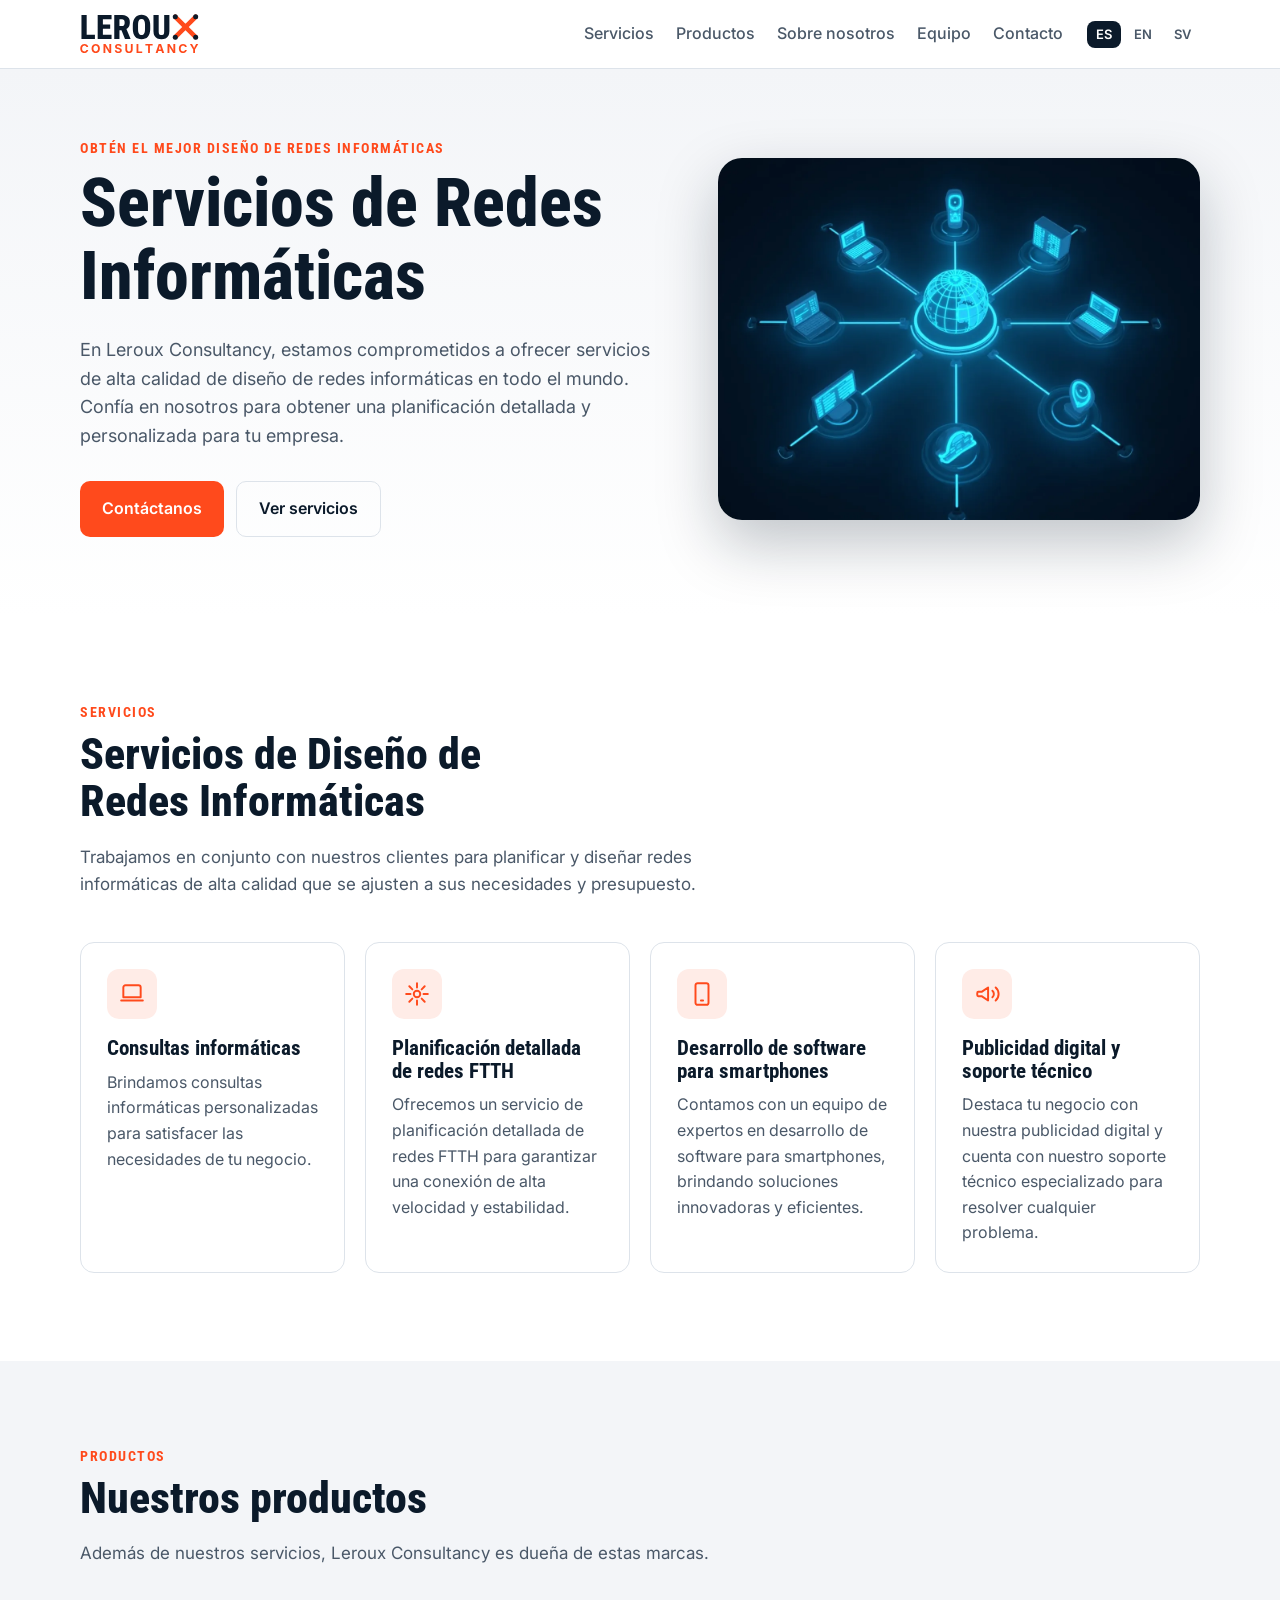
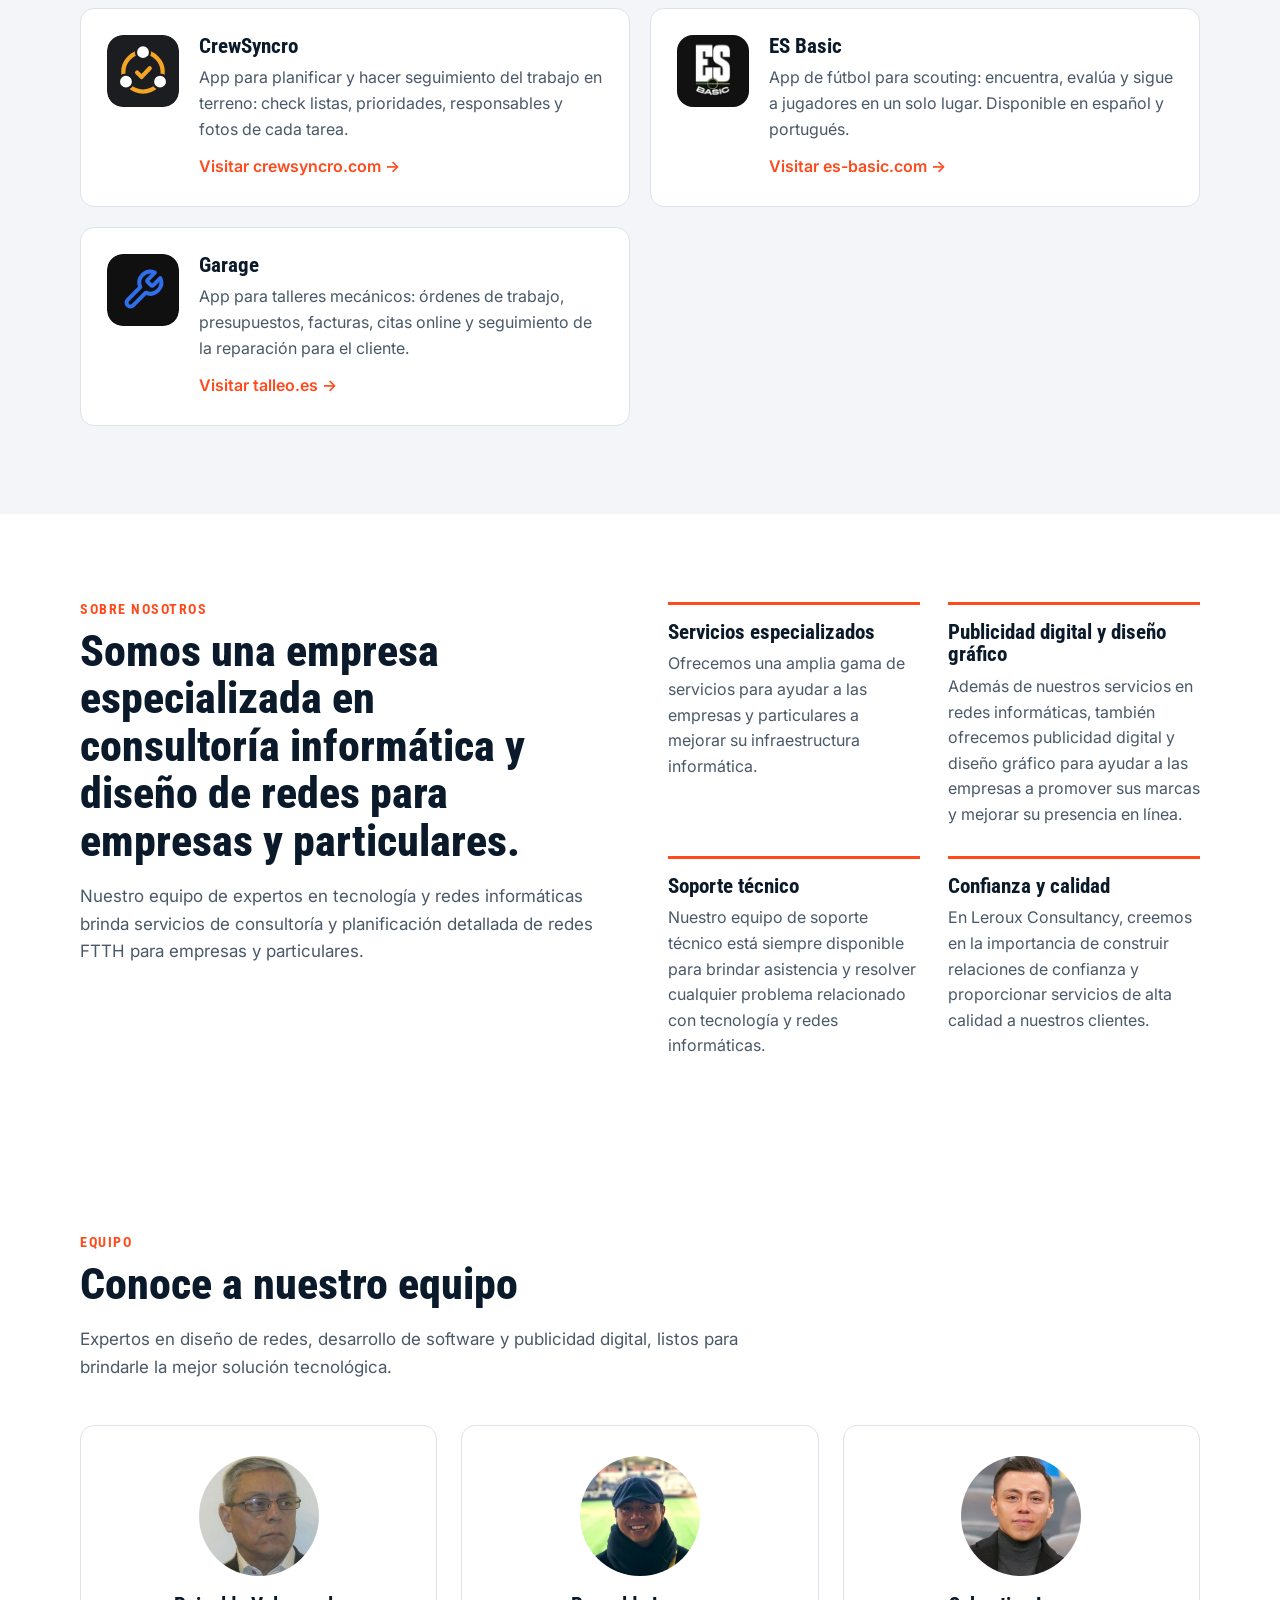
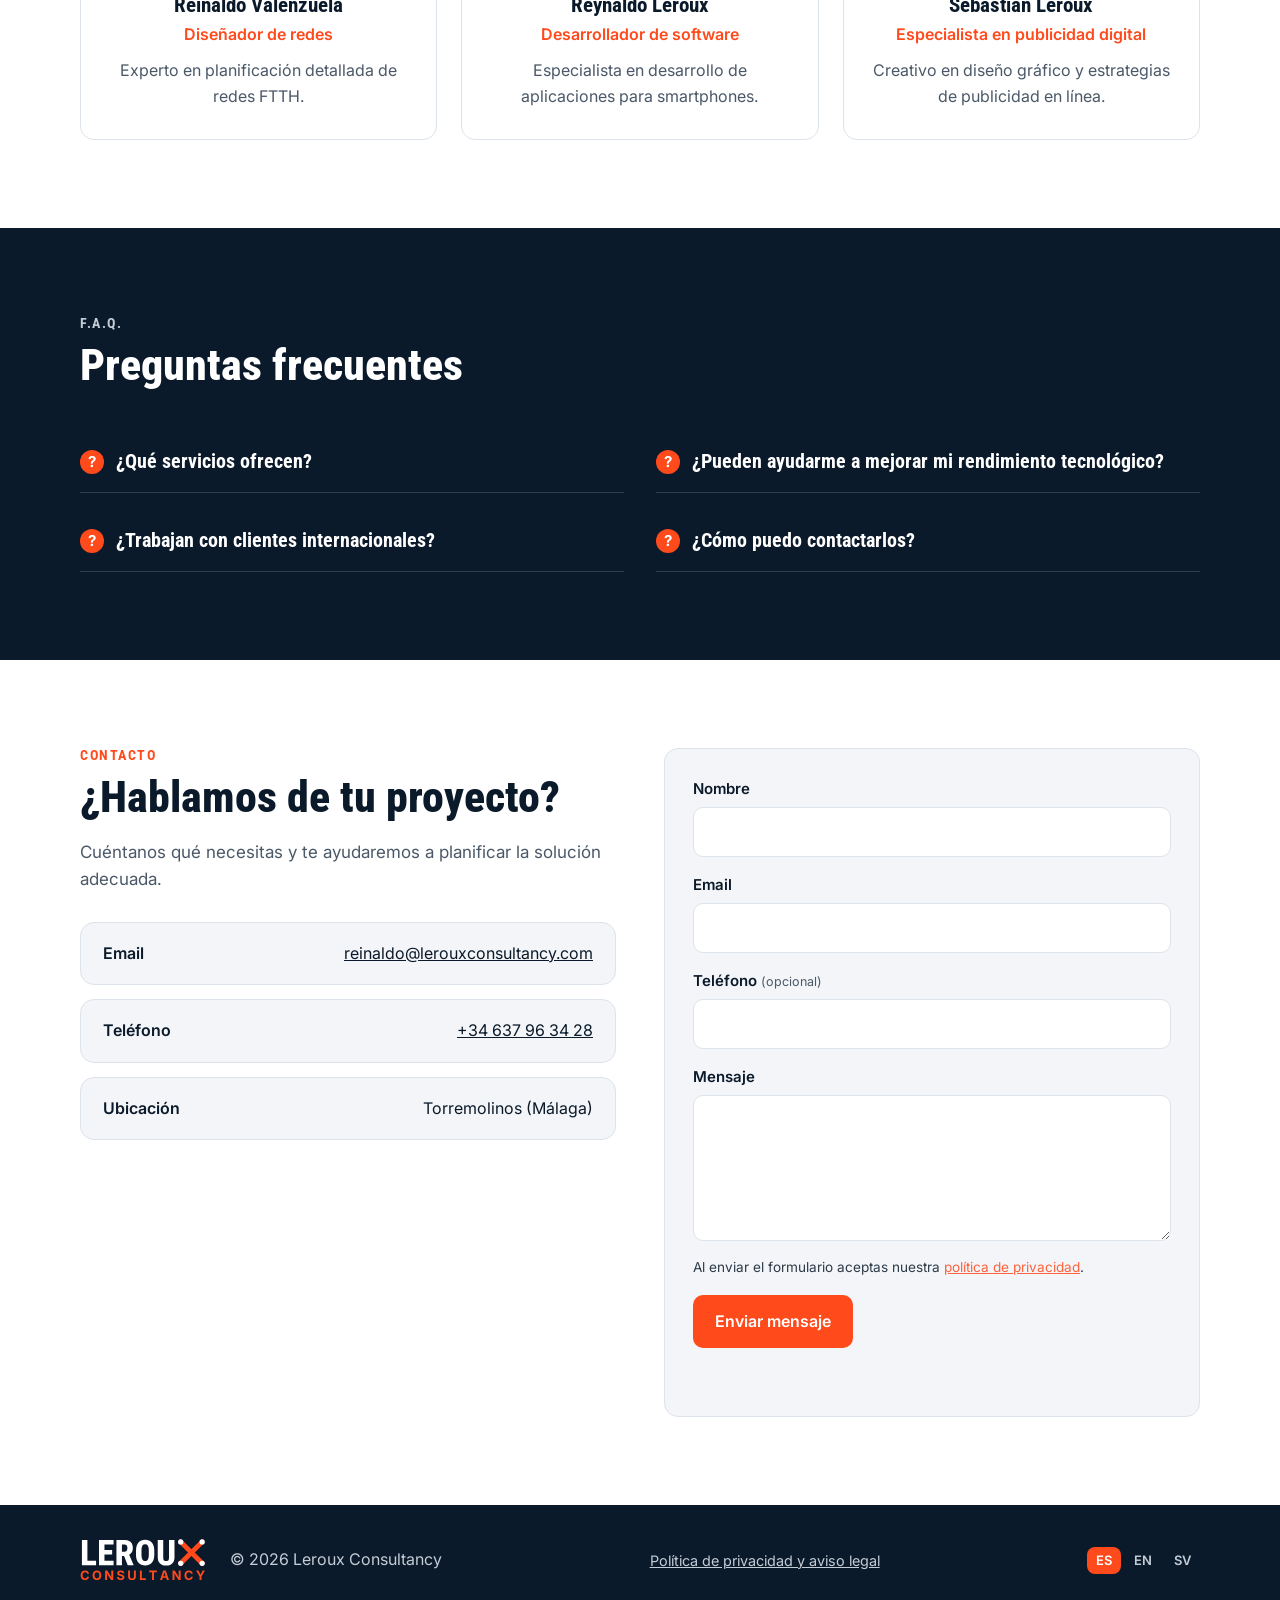
==== commit 1f2e9cbf: "Add Garage (talleo.es) to the products section Co-Authored-By: Claude Opus 5.5 <noreply@anthropic.co" ====
--- a/index.html
+++ b/index.html
@@ -11,7 +11,7 @@
 <link rel="preconnect" href="https://fonts.googleapis.com">
 <link rel="preconnect" href="https://fonts.gstatic.com" crossorigin>
 <link href="https://fonts.googleapis.com/css2?family=Inter:wght@400;500;600&family=Roboto+Condensed:wght@600;700;800&display=swap" rel="stylesheet">
-<link rel="stylesheet" href="assets/styles.css?v=14a67b7d">
+<link rel="stylesheet" href="assets/styles.css?v=f7cd1884">
 </head>
 <body>
 <header class="site-header">
@@ -61,7 +61,7 @@
       <p class="eyebrow">Productos</p>
       <h2>Nuestros productos</h2>
       <p class="section-lead">Además de nuestros servicios, Leroux Consultancy es dueña de estas marcas.</p>
-      <div class="products"><article class="product"><img src="assets/crewsyncro.svg" alt="" width="72" height="72"><div><h3>CrewSyncro</h3><p>App para planificar y hacer seguimiento del trabajo en terreno: check listas, prioridades, responsables y fotos de cada tarea.</p><a class="product-link" href="https://www.crewsyncro.com" target="_blank" rel="noopener">Visitar crewsyncro.com →</a></div></article><article class="product"><img src="assets/esbasic.png" alt="" width="72" height="72"><div><h3>ES Basic</h3><p>App de fútbol para scouting: encuentra, evalúa y sigue a jugadores en un solo lugar. Disponible en español y portugués.</p><a class="product-link" href="https://es-basic.com" target="_blank" rel="noopener">Visitar es-basic.com →</a></div></article></div>
+      <div class="products"><article class="product"><img src="assets/crewsyncro.svg" alt="" width="72" height="72"><div><h3>CrewSyncro</h3><p>App para planificar y hacer seguimiento del trabajo en terreno: check listas, prioridades, responsables y fotos de cada tarea.</p><a class="product-link" href="https://www.crewsyncro.com" target="_blank" rel="noopener">Visitar crewsyncro.com →</a></div></article><article class="product"><img src="assets/esbasic.png" alt="" width="72" height="72"><div><h3>ES Basic</h3><p>App de fútbol para scouting: encuentra, evalúa y sigue a jugadores en un solo lugar. Disponible en español y portugués.</p><a class="product-link" href="https://es-basic.com" target="_blank" rel="noopener">Visitar es-basic.com →</a></div></article><article class="product"><img src="assets/garage.svg" alt="" width="72" height="72"><div><h3>Garage</h3><p>App para talleres mecánicos: órdenes de trabajo, presupuestos, facturas, citas online y seguimiento de la reparación para el cliente.</p><a class="product-link" href="https://talleo.es" target="_blank" rel="noopener">Visitar talleo.es →</a></div></article></div>
     </div>
   </section>
 
@@ -101,7 +101,7 @@
         <p class="section-lead">Cuéntanos qué necesitas y te ayudaremos a planificar la solución adecuada.</p>
         <ul class="contact-list"><li><span>Email</span><a href="mailto:reinaldo@lerouxconsultancy.com">reinaldo@lerouxconsultancy.com</a></li><li><span>Teléfono</span><a href="tel:+34637963428">+34 637 96 34 28</a></li><li><span>Ubicación</span>Torremolinos (Málaga)</li></ul>
       </div>
-      <form class="contact-form" id="contact-form" data-key="" data-ok="¡Gracias! Recibimos tu mensaje y te responderemos pronto." data-error="No se pudo enviar el mensaje. Inténtalo de nuevo o escríbenos por email." data-sending="Enviando…" novalidate>
+      <form class="contact-form" id="contact-form" data-key="dae1cfb2-2237-4954-9fbf-cf61cbe80f8d" data-ok="¡Gracias! Recibimos tu mensaje y te responderemos pronto." data-error="No se pudo enviar el mensaje. Inténtalo de nuevo o escríbenos por email." data-sending="Enviando…" novalidate>
         <input type="hidden" name="subject" value="Nuevo mensaje desde lerouxconsultancy.com">
         <input type="checkbox" name="botcheck" class="hp" tabindex="-1" autocomplete="off" aria-hidden="true">
         <label>Nombre<input name="name" autocomplete="name" required></label>
@@ -123,6 +123,6 @@
     <div class="lang"><a href="" hreflang="es" lang="es" aria-current="true">ES</a><a href="en/" hreflang="en" lang="en">EN</a><a href="sv/" hreflang="sv" lang="sv">SV</a></div>
   </div>
 </footer>
-<script src="assets/site.js?v=14a67b7d" defer></script>
+<script src="assets/site.js?v=f7cd1884" defer></script>
 </body>
 </html>
